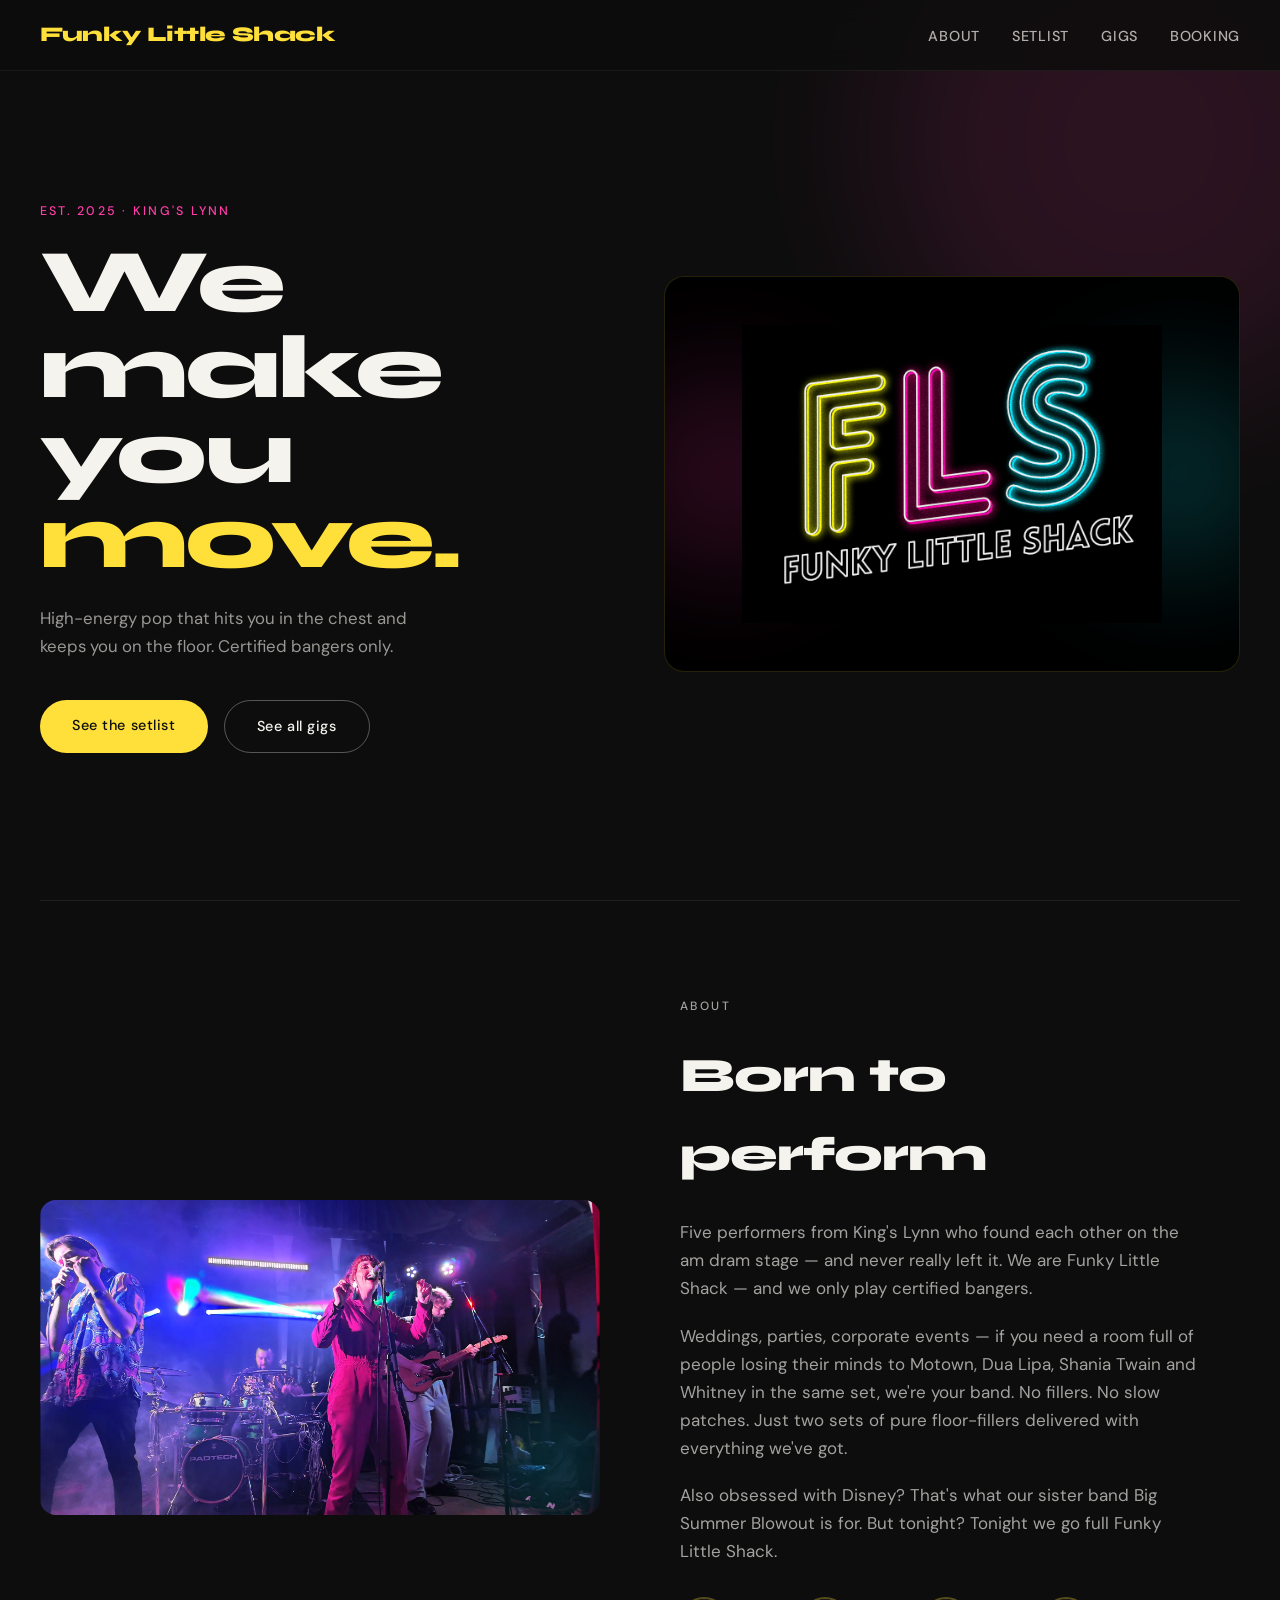
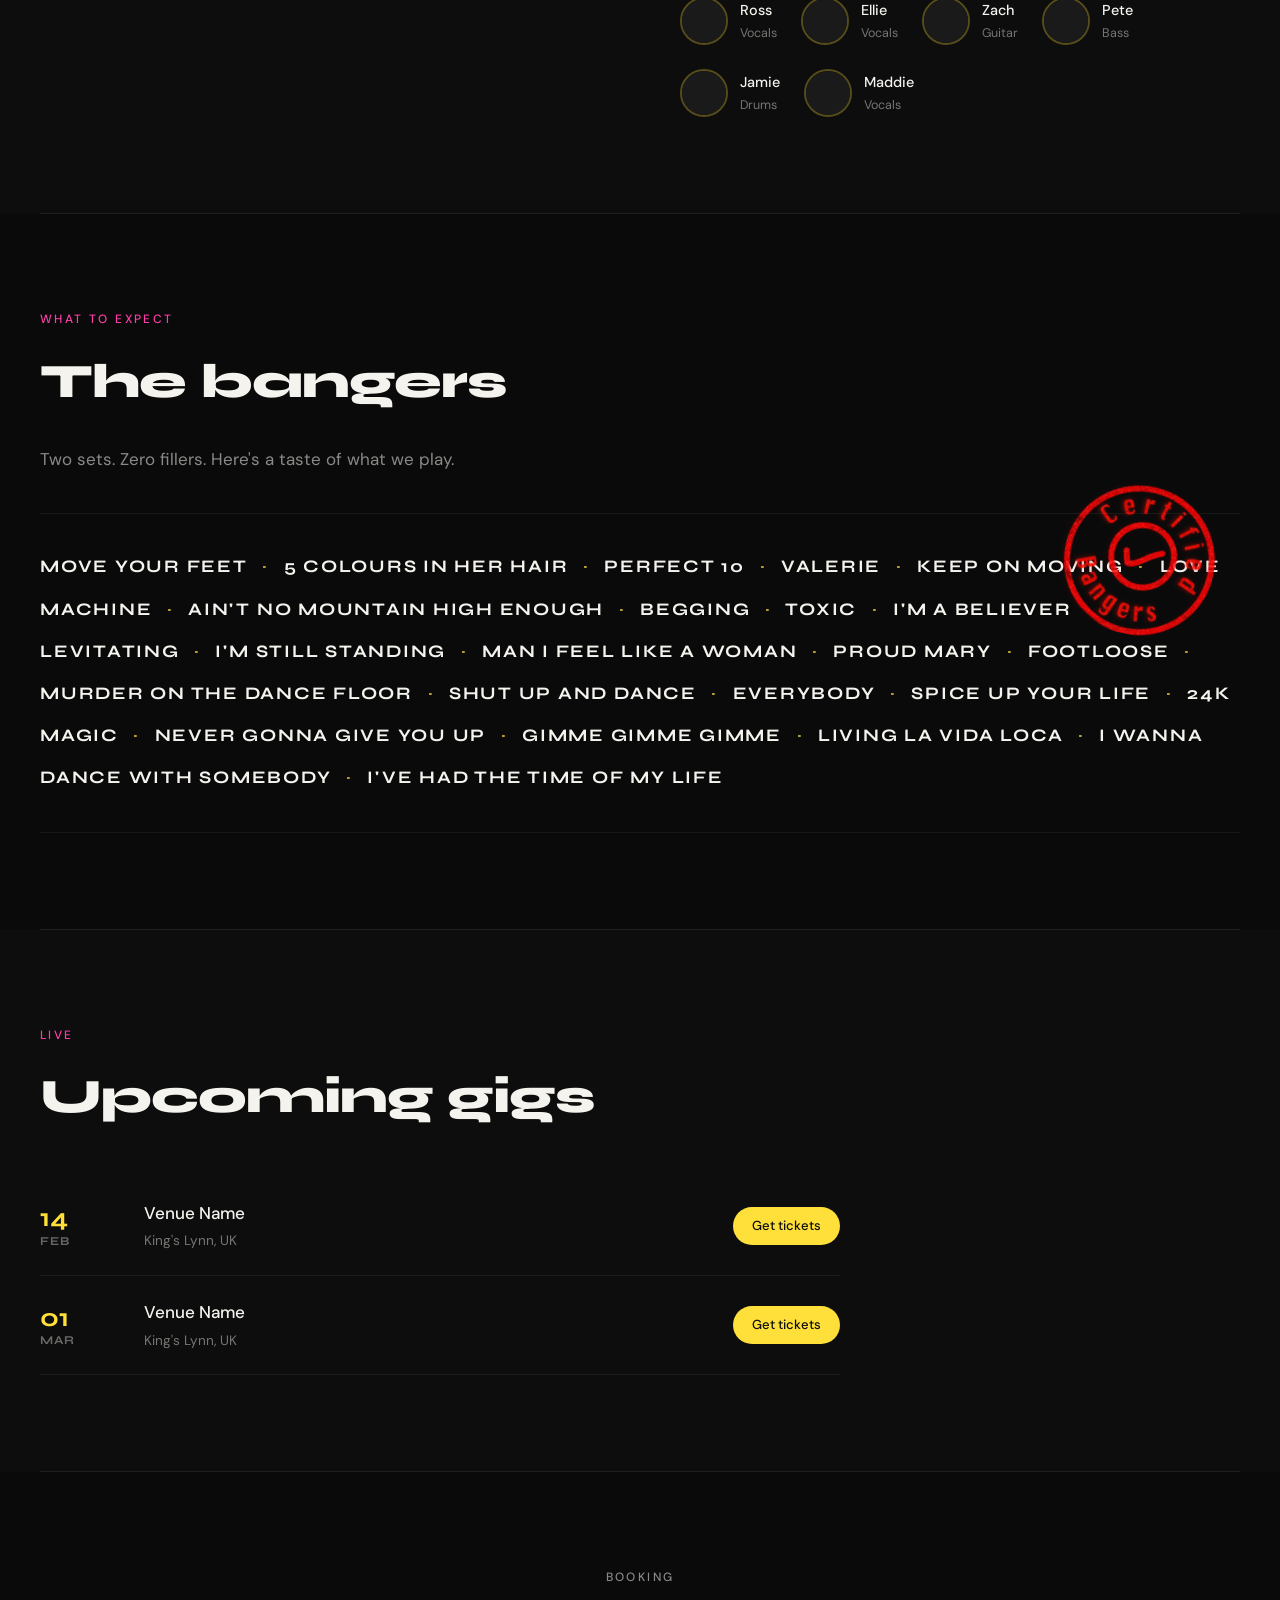
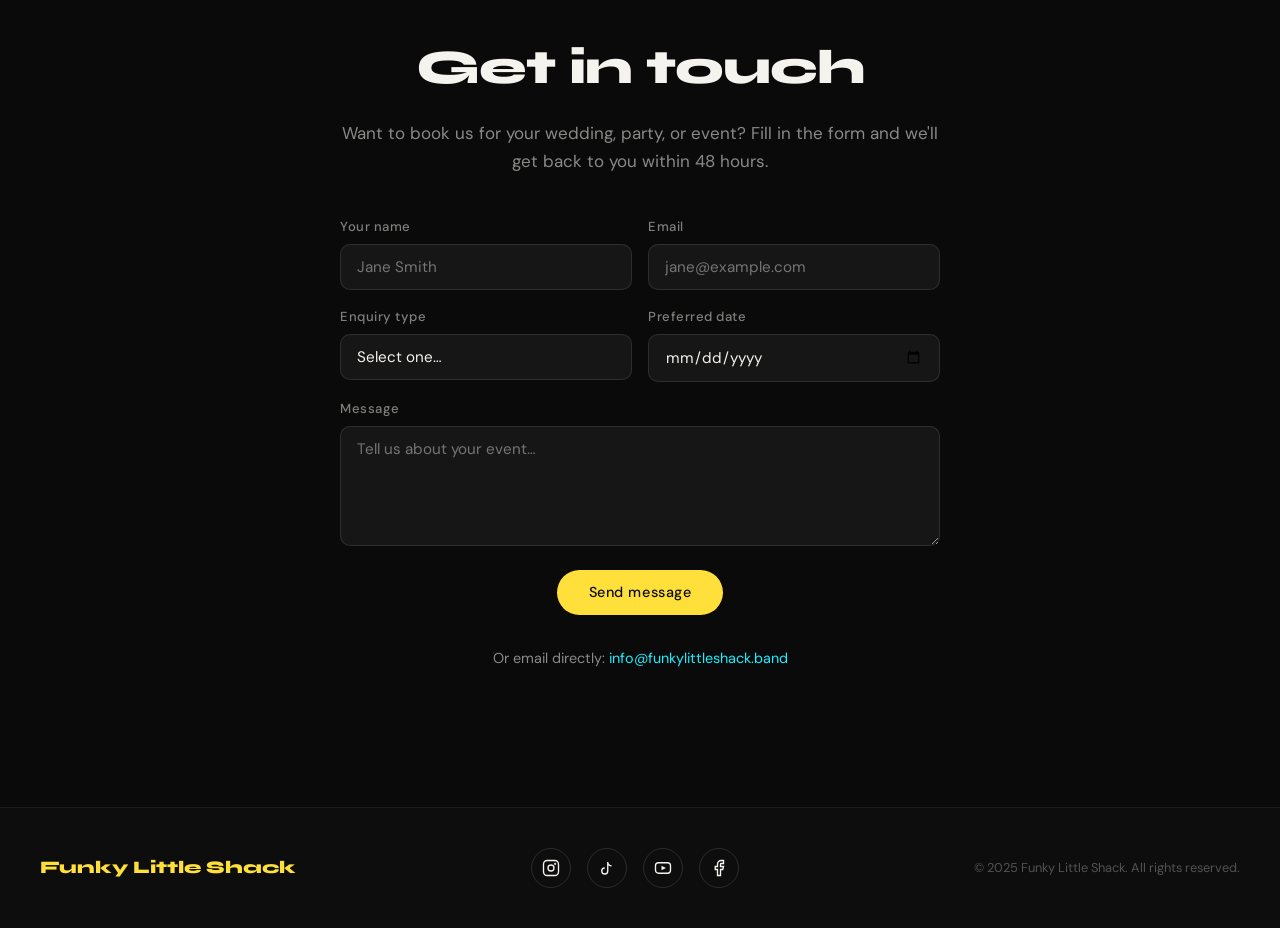
==== index.html @ b878c2e6 "Update contact form action and email address" ====
<!DOCTYPE html>
<html lang="en">
<head>
  <meta charset="UTF-8" />
  <meta name="viewport" content="width=device-width, initial-scale=1.0" />
  <title>Funky Little Shack</title>
  <link rel="preconnect" href="https://fonts.googleapis.com" />
  <link rel="preconnect" href="https://fonts.gstatic.com" crossorigin />
  <link href="https://fonts.googleapis.com/css2?family=Syne:wght@700;800&family=DM+Sans:wght@400;500&display=swap" rel="stylesheet" />
  <style>
    *, *::before, *::after { box-sizing: border-box; margin: 0; padding: 0; }
    :root {
      --yellow: #FFE03A;
      --hot-pink: #FF3DA8;
      --electric-blue: #1AEFFF;
      --dark: #0D0D0D;
      --off-white: #F5F3EE;
      --font-display: 'Syne', sans-serif;
      --font-body: 'DM Sans', sans-serif;
    }
    html { scroll-behavior: smooth; }
    body { background: var(--dark); color: var(--off-white); font-family: var(--font-body); font-size: 17px; line-height: 1.65; overflow-x: hidden; }

    /* NAV */
    nav { position: fixed; top: 0; left: 0; right: 0; z-index: 100; display: flex; justify-content: space-between; align-items: center; padding: 1.1rem 2.5rem; background: rgba(13,13,13,0.85); backdrop-filter: blur(12px); border-bottom: 1px solid rgba(255,255,255,0.06); }
    .nav-logo { font-family: var(--font-display); font-size: 1.3rem; font-weight: 800; color: var(--yellow); letter-spacing: -0.02em; text-decoration: none; }
    .nav-links { display: flex; gap: 2rem; list-style: none; }
    .nav-links a { color: var(--off-white); text-decoration: none; font-size: 0.9rem; font-weight: 500; letter-spacing: 0.05em; text-transform: uppercase; opacity: 0.7; transition: opacity 0.2s, color 0.2s; }
    .nav-links a:hover { opacity: 1; color: var(--yellow); }

    /* HERO */
    .hero { min-height: 100vh; display: grid; grid-template-columns: 1fr 1fr; align-items: center; padding: 7rem 2.5rem 4rem; gap: 3rem; position: relative; overflow: hidden; }
    .hero::before { content: ''; position: absolute; top: -120px; right: -120px; width: 520px; height: 520px; background: var(--hot-pink); border-radius: 50%; opacity: 0.12; filter: blur(80px); pointer-events: none; }
    .hero-text { position: relative; z-index: 1; }
    .hero-eyebrow { display: inline-block; font-size: 0.78rem; font-weight: 500; letter-spacing: 0.18em; text-transform: uppercase; color: var(--hot-pink); margin-bottom: 1.2rem; }
    .hero h1 { font-family: var(--font-display); font-size: clamp(3rem, 7vw, 6rem); font-weight: 800; line-height: 0.95; letter-spacing: -0.03em; color: var(--off-white); margin-bottom: 1.5rem; }
    .hero h1 span { color: var(--yellow); }
    .hero-sub { font-size: 1.05rem; color: rgba(245,243,238,0.6); max-width: 400px; margin-bottom: 2.5rem; }
    .btn-group { display: flex; gap: 1rem; flex-wrap: wrap; }
    .btn { display: inline-block; padding: 0.85rem 2rem; font-family: var(--font-body); font-size: 0.9rem; font-weight: 500; letter-spacing: 0.04em; text-decoration: none; border-radius: 60px; transition: transform 0.15s, opacity 0.15s; cursor: pointer; border: none; }
    .btn:hover { transform: translateY(-2px); opacity: 0.9; }
    .btn-primary { background: var(--yellow); color: var(--dark); }
    .btn-outline { background: transparent; color: var(--off-white); border: 1.5px solid rgba(255,255,255,0.3); }
    .btn-outline:hover { border-color: var(--yellow); color: var(--yellow); }
    .hero-image-wrap { position: relative; border-radius: 20px; overflow: hidden; padding: 3rem; display: flex; align-items: center; justify-content: center; background: #000000; border: 1px solid rgba(255,224,58,0.15); }
    .hero-image-wrap::before { content: ''; position: absolute; left: -40px; top: 50%; transform: translateY(-50%); width: 200px; height: 200px; background: var(--hot-pink); border-radius: 50%; opacity: 0.18; filter: blur(60px); pointer-events: none; }
    .hero-image-wrap::after { content: ''; position: absolute; right: -40px; top: 50%; transform: translateY(-50%); width: 200px; height: 200px; background: var(--electric-blue); border-radius: 50%; opacity: 0.18; filter: blur(60px); pointer-events: none; }
    .hero-image-wrap img { width: 100%; max-width: 420px; height: auto; object-fit: contain; display: block; position: relative; z-index: 1; }

    /* SHARED */
    section { padding: 6rem 2.5rem; }
    .section-label { font-size: 0.75rem; letter-spacing: 0.2em; text-transform: uppercase; color: var(--hot-pink); margin-bottom: 0.75rem; font-weight: 500; }
    .section-title { font-family: var(--font-display); font-size: clamp(2rem, 4vw, 3rem); font-weight: 800; letter-spacing: -0.02em; color: var(--off-white); margin-bottom: 1.5rem; }
    .divider { border: none; border-top: 1px solid rgba(255,255,255,0.08); margin: 0 2.5rem; }
    .img-placeholder { width: 100%; height: 100%; background: #1a1a1a; display: flex; flex-direction: column; align-items: center; justify-content: center; color: rgba(255,255,255,0.2); font-size: 0.85rem; gap: 0.5rem; text-align: center; padding: 1rem; }
    .img-placeholder svg { width: 40px; height: 40px; opacity: 0.3; }

    /* ABOUT */
    #about { display: grid; grid-template-columns: 1fr 1fr; gap: 5rem; align-items: center; }
    .about-image-wrap { border-radius: 16px; overflow: hidden; aspect-ratio: 16/9; position: relative; }
    .about-image-wrap img { width: 100%; height: 100%; object-fit: cover; }
    .about-accent { position: absolute; bottom: -20px; right: -20px; width: 140px; height: 140px; background: var(--electric-blue); border-radius: 50%; opacity: 0.15; filter: blur(30px); }
    .about-text p { color: rgba(245,243,238,0.65); margin-bottom: 1.2rem; max-width: 520px; }
    .band-members { display: flex; gap: 1.5rem; margin-top: 2rem; flex-wrap: wrap; }
    .member { display: flex; align-items: center; gap: 0.75rem; }
    .member-avatar { width: 48px; height: 48px; border-radius: 50%; overflow: hidden; border: 2px solid rgba(255,224,58,0.3); flex-shrink: 0; }
    .member-avatar img { width: 100%; height: 100%; object-fit: cover; }
    .member-info .name { font-weight: 500; font-size: 0.9rem; color: var(--off-white); }
    .member-info .role { font-size: 0.78rem; color: rgba(245,243,238,0.45); }
    

    /* SETLIST */
    #setlist { background: #0a0a0a; }
    .artists-banner { margin-top: 2.5rem; padding: 2rem 0; border-top: 1px solid rgba(255,255,255,0.06); border-bottom: 1px solid rgba(255,255,255,0.06); }
    .set-label { display: inline-block; font-size: 0.7rem; letter-spacing: 0.2em; text-transform: uppercase; color: var(--hot-pink); font-family: var(--font-body); font-weight: 500; margin-bottom: 0.75rem; margin-top: 1.75rem; display: block; }
    .set-label:first-child { margin-top: 0; }
    .artists-row { font-family: var(--font-display); font-size: clamp(0.9rem, 1.8vw, 1.1rem); font-weight: 700; letter-spacing: 0.1em; text-transform: uppercase; line-height: 2.4; color: var(--off-white); }
    .artists-row .dot { color: var(--yellow); margin: 0 0.5em; opacity: 0.7; }

    /* GIGS */
    .gigs-inner { max-width: 800px; }
    .gig-list { margin-top: 2.5rem; display: flex; flex-direction: column; }
    .gig { display: grid; grid-template-columns: 80px 1fr auto; align-items: center; gap: 1.5rem; padding: 1.4rem 0; border-bottom: 1px solid rgba(255,255,255,0.06); transition: padding-left 0.2s; }
    .gig:hover { padding-left: 0.5rem; }
    .gig-date { font-family: var(--font-display); font-weight: 700; line-height: 1.2; }
    .gig-date .day { font-size: 1.6rem; color: var(--yellow); }
    .gig-date .month { color: rgba(245,243,238,0.4); font-size: 0.75rem; letter-spacing: 0.1em; text-transform: uppercase; }
    .gig-venue { font-weight: 500; color: var(--off-white); margin-bottom: 0.2rem; }
    .gig-location { font-size: 0.85rem; color: rgba(245,243,238,0.45); }
    .gig-ticket { display: inline-block; padding: 0.5rem 1.2rem; background: var(--yellow); color: var(--dark); border-radius: 40px; font-size: 0.82rem; font-weight: 500; text-decoration: none; white-space: nowrap; transition: transform 0.15s; }
    .gig-ticket:hover { transform: scale(1.04); }
    .gig-ticket.sold-out { background: rgba(255,255,255,0.08); color: rgba(245,243,238,0.35); pointer-events: none; }

    /* CONTACT */
    #contact { background: #0a0a0a; }
    .contact-inner { max-width: 600px; margin: 0 auto; text-align: center; }
    .contact-inner .section-title { margin-bottom: 0.75rem; }
    .contact-inner > p { color: rgba(245,243,238,0.55); margin-bottom: 2.5rem; }
    .contact-form { display: flex; flex-direction: column; gap: 1rem; text-align: left; }
    .form-row { display: grid; grid-template-columns: 1fr 1fr; gap: 1rem; }
    .field { display: flex; flex-direction: column; gap: 0.4rem; }
    .field label { font-size: 0.82rem; font-weight: 500; color: rgba(245,243,238,0.5); letter-spacing: 0.04em; }
    .field input, .field textarea, .field select { background: rgba(255,255,255,0.05); border: 1px solid rgba(255,255,255,0.1); border-radius: 10px; padding: 0.75rem 1rem; color: var(--off-white); font-family: var(--font-body); font-size: 0.95rem; outline: none; transition: border-color 0.2s; -webkit-appearance: none; }
    .field input:focus, .field textarea:focus, .field select:focus { border-color: var(--yellow); }
    .field textarea { resize: vertical; min-height: 120px; }
    .field select option { background: #1a1a1a; }
    .form-submit { display: flex; justify-content: center; margin-top: 0.5rem; }
    .contact-email { margin-top: 2rem; font-size: 0.9rem; color: rgba(245,243,238,0.4); }
    .contact-email a { color: var(--electric-blue); text-decoration: none; }

    /* FOOTER */
    footer { padding: 2.5rem; border-top: 1px solid rgba(255,255,255,0.06); display: flex; justify-content: space-between; align-items: center; flex-wrap: wrap; gap: 1.5rem; }
    .footer-logo { font-family: var(--font-display); font-size: 1.1rem; font-weight: 800; color: var(--yellow); }
    .social-links { display: flex; gap: 1rem; }
    .social-link { width: 40px; height: 40px; border-radius: 50%; border: 1px solid rgba(255,255,255,0.12); display: flex; align-items: center; justify-content: center; text-decoration: none; color: var(--off-white); transition: border-color 0.2s, color 0.2s, transform 0.15s; }
    .social-link:hover { border-color: var(--yellow); color: var(--yellow); transform: translateY(-2px); }
    .footer-copy { font-size: 0.8rem; color: rgba(245,243,238,0.3); }

    /* RESPONSIVE */
    @media (max-width: 768px) {
      nav { padding: 1rem 1.25rem; }
      .nav-links { gap: 1.2rem; }
      .nav-links a { font-size: 0.8rem; }
      .hero { grid-template-columns: 1fr; padding: 6rem 1.25rem 3rem; min-height: auto; }
      .hero-image-wrap { order: -1; }
      #about { grid-template-columns: 1fr; gap: 2.5rem; padding: 4rem 1.25rem; }
      section { padding: 4rem 1.25rem; }
      .gig { grid-template-columns: 60px 1fr; }
      .gig-ticket { display: none; }
      .form-row { grid-template-columns: 1fr; }
      footer { flex-direction: column; text-align: center; }
    }
  </style>
</head>
<body>

<!-- NAV -->
<nav>
  <a href="#" class="nav-logo">Funky Little Shack</a>
  <ul class="nav-links">
    <li><a href="#about">About</a></li>
    <li><a href="#setlist">Setlist</a></li>
    <li><a href="#gigs">Gigs</a></li>
    <li><a href="#contact">Booking</a></li>
  </ul>
</nav>

<!-- HERO -->
<section class="hero" id="home">
  <div class="hero-text">
    <span class="hero-eyebrow">Est. 2025 · King's Lynn</span>
    <h1>We make you <span>move.</span></h1>
    <p class="hero-sub">High-energy pop that hits you in the chest and keeps you on the floor. Certified bangers only.</p>
    <div class="btn-group">
      <a href="#setlist" class="btn btn-primary">See the setlist</a>
      <a href="#gigs" class="btn btn-outline">See all gigs</a>
    </div>
  </div>
  <div class="hero-image-wrap">
    <img src="images/FLSLogoweb.jpg" alt="Funky Little Shack logo" />
  </div>
</section>

<hr class="divider" />

<!-- ABOUT -->
<section id="about">
  <div style="position:relative;">
    <div class="about-image-wrap">
      <!-- When you have a photo: replace the div below with <img src="images/Band pic.PNG" alt="Funky Little Shack" /> -->
      <img src="images/Band pic.PNG" alt="Funky Little Shack" />
      <div class="about-accent"></div>
    </div>
  </div>

  <div class="about-text">
    <p class="section-label">About</p>
    <h2 class="section-title">Born to perform</h2>
    <p>Five performers from King's Lynn who found each other on the am dram stage — and never really left it. We are Funky Little Shack — and we only play certified bangers.</p>
    <p>Weddings, parties, corporate events — if you need a room full of people losing their minds to Motown, Dua Lipa, Shania Twain and Whitney in the same set, we're your band. No fillers. No slow patches. Just two sets of pure floor-fillers delivered with everything we've got.</p>
    <p>Also obsessed with Disney? That's what our sister band Big Summer Blowout is for. But tonight? Tonight we go full Funky Little Shack.</p>

    <div class="band-members">

      <div class="member">
        <div class="member-avatar">
          <div class="img-placeholder" style="width:48px;height:48px;font-size:0;"></div>
        </div>
        <div class="member-info">
          <div class="name">Ross</div>
          <div class="role">Vocals</div>
        </div>
      </div>

      <div class="member">
        <div class="member-avatar">
          <div class="img-placeholder" style="width:48px;height:48px;font-size:0;"></div>
        </div>
        <div class="member-info">
          <div class="name">Ellie</div>
          <div class="role">Vocals</div>
        </div>
      </div>

      <div class="member">
        <div class="member-avatar">
          <div class="img-placeholder" style="width:48px;height:48px;font-size:0;"></div>
        </div>
        <div class="member-info">
          <div class="name">Zach</div>
          <div class="role">Guitar</div>
        </div>
      </div>

      <div class="member">
        <div class="member-avatar">
          <div class="img-placeholder" style="width:48px;height:48px;font-size:0;"></div>
        </div>
        <div class="member-info">
          <div class="name">Pete</div>
          <div class="role">Bass</div>
        </div>
      </div>

      <div class="member">
        <div class="member-avatar">
          <div class="img-placeholder" style="width:48px;height:48px;font-size:0;"></div>
        </div>
        <div class="member-info">
          <div class="name">Jamie</div>
          <div class="role">Drums</div>
        </div>
      </div>

      <div class="member">
        <div class="member-avatar">
          <div class="img-placeholder" style="width:48px;height:48px;font-size:0;"></div>
        </div>
        <div class="member-info">
          <div class="name">Maddie</div>
          <div class="role">Vocals</div>
          
        </div>
      </div>

    </div>
  </div>
</section>

<hr class="divider" />

<!-- SETLIST -->
<section id="setlist">
  <p class="section-label">What to expect</p>
  <h2 class="section-title">The bangers</h2>
  <p style="color:rgba(245,243,238,0.55); max-width:560px; margin-bottom:1rem;">Two sets. Zero fillers. Here's a taste of what we play.</p>

  <div class="artists-banner" style="position:relative;">

    <img src="images/certified bangers 2.png" alt="Certified Bangers stamp" style="
      position: absolute;
      top: -30px;
      right: 20px;
      width: 160px;
      height: auto;
      transform: rotate(12deg);
      opacity: 0.92;
      z-index: 2;
      pointer-events: none;
    " />

    <div class="artists-row">
      MOVE YOUR FEET <span class="dot">·</span>
      5 COLOURS IN HER HAIR <span class="dot">·</span>
      PERFECT 10 <span class="dot">·</span>
      VALERIE <span class="dot">·</span>
      KEEP ON MOVING <span class="dot">·</span>
      LOVE MACHINE <span class="dot">·</span>
      AIN'T NO MOUNTAIN HIGH ENOUGH <span class="dot">·</span>
      BEGGING <span class="dot">·</span>
      TOXIC <span class="dot">·</span>
      I'M A BELIEVER <span class="dot">·</span>
      LEVITATING <span class="dot">·</span>
      I'M STILL STANDING <span class="dot">·</span>
      MAN I FEEL LIKE A WOMAN <span class="dot">·</span>
      PROUD MARY <span class="dot">·</span>
      FOOTLOOSE <span class="dot">·</span>
      MURDER ON THE DANCE FLOOR <span class="dot">·</span>
      SHUT UP AND DANCE <span class="dot">·</span>
      EVERYBODY <span class="dot">·</span>
      SPICE UP YOUR LIFE <span class="dot">·</span>
      24K MAGIC <span class="dot">·</span>
      NEVER GONNA GIVE YOU UP <span class="dot">·</span>
      GIMME GIMME GIMME <span class="dot">·</span>
      LIVING LA VIDA LOCA <span class="dot">·</span>
      I WANNA DANCE WITH SOMEBODY <span class="dot">·</span>
      I'VE HAD THE TIME OF MY LIFE
    </div>

  </div>
</section>

<hr class="divider" />

<!-- GIGS -->
<section id="gigs">
  <div class="gigs-inner">
    <p class="section-label">Live</p>
    <h2 class="section-title">Upcoming gigs</h2>

    <div class="gig-list">

      <div class="gig">
        <div class="gig-date">
          <div class="day">14</div>
          <div class="month">Feb</div>
        </div>
        <div>
          <div class="gig-venue">Venue Name</div>
          <div class="gig-location">King's Lynn, UK</div>
        </div>
        <a href="#" class="gig-ticket">Get tickets</a>
      </div>

      <div class="gig">
        <div class="gig-date">
          <div class="day">01</div>
          <div class="month">Mar</div>
        </div>
        <div>
          <div class="gig-venue">Venue Name</div>
          <div class="gig-location">King's Lynn, UK</div>
        </div>
        <a href="#" class="gig-ticket">Get tickets</a>
      </div>

    </div>
  </div>
</section>

<hr class="divider" />

<!-- CONTACT -->
<section id="contact">
  <div class="contact-inner">
    <p class="section-label">Booking</p>
    <h2 class="section-title">Get in touch</h2>
    <p>Want to book us for your wedding, party, or event? Fill in the form and we'll get back to you within 48 hours.</p>

    <form class="contact-form" action="https://formspree.io/f/mykaalzy" method="POST">
      <div class="form-row">
        <div class="field">
          <label for="fname">Your name</label>
          <input type="text" id="fname" placeholder="Jane Smith" required />
        </div>
        <div class="field">
          <label for="email">Email</label>
          <input type="email" id="email" placeholder="jane@example.com" required />
        </div>
      </div>
      <div class="form-row">
        <div class="field">
          <label for="enquiry">Enquiry type</label>
          <select id="enquiry">
            <option value="">Select one…</option>
            <option>Wedding</option>
            <option>Private party</option>
            <option>Corporate event</option>
            <option>Festival / venue</option>
            <option>General</option>
          </select>
        </div>
        <div class="field">
          <label for="date">Preferred date</label>
          <input type="date" id="date" />
        </div>
      </div>
      <div class="field">
        <label for="message">Message</label>
        <textarea id="message" placeholder="Tell us about your event…"></textarea>
      </div>
      <div class="form-submit">
        <button type="submit" class="btn btn-primary">Send message</button>
      </div>
    </form>

    <p class="contact-email">Or email directly: <a href="mailto:info@funkylittleshack.band">info@funkylittleshack.band</a></p>
  </div>
</section>

<!-- FOOTER -->
<footer>
  <div class="footer-logo">Funky Little Shack</div>
  <div class="social-links">
    <a href="#" class="social-link" aria-label="Instagram">
      <svg width="18" height="18" viewBox="0 0 24 24" fill="none" stroke="currentColor" stroke-width="1.8"><rect x="2" y="2" width="20" height="20" rx="5"/><circle cx="12" cy="12" r="4"/><circle cx="17.5" cy="6.5" r="0.5" fill="currentColor"/></svg>
    </a>
    <a href="#" class="social-link" aria-label="TikTok">
      <svg width="18" height="18" viewBox="0 0 24 24" fill="none" stroke="currentColor" stroke-width="1.8"><path d="M9 12a4 4 0 1 0 4 4V4a5 5 0 0 0 5 5"/></svg>
    </a>
    <a href="#" class="social-link" aria-label="YouTube">
      <svg width="18" height="18" viewBox="0 0 24 24" fill="none" stroke="currentColor" stroke-width="1.8"><rect x="2" y="5" width="20" height="14" rx="4"/><polygon points="10,9 16,12 10,15" fill="currentColor" stroke="none"/></svg>
    </a>
    <a href="#" class="social-link" aria-label="Facebook">
      <svg width="18" height="18" viewBox="0 0 24 24" fill="none" stroke="currentColor" stroke-width="1.8"><path d="M18 2h-3a5 5 0 0 0-5 5v3H7v4h3v8h4v-8h3l1-4h-4V7a1 1 0 0 1 1-1h3z"/></svg>
    </a>
  </div>
  <p class="footer-copy">© 2025 Funky Little Shack. All rights reserved.</p>
</footer>



</body>
</html>
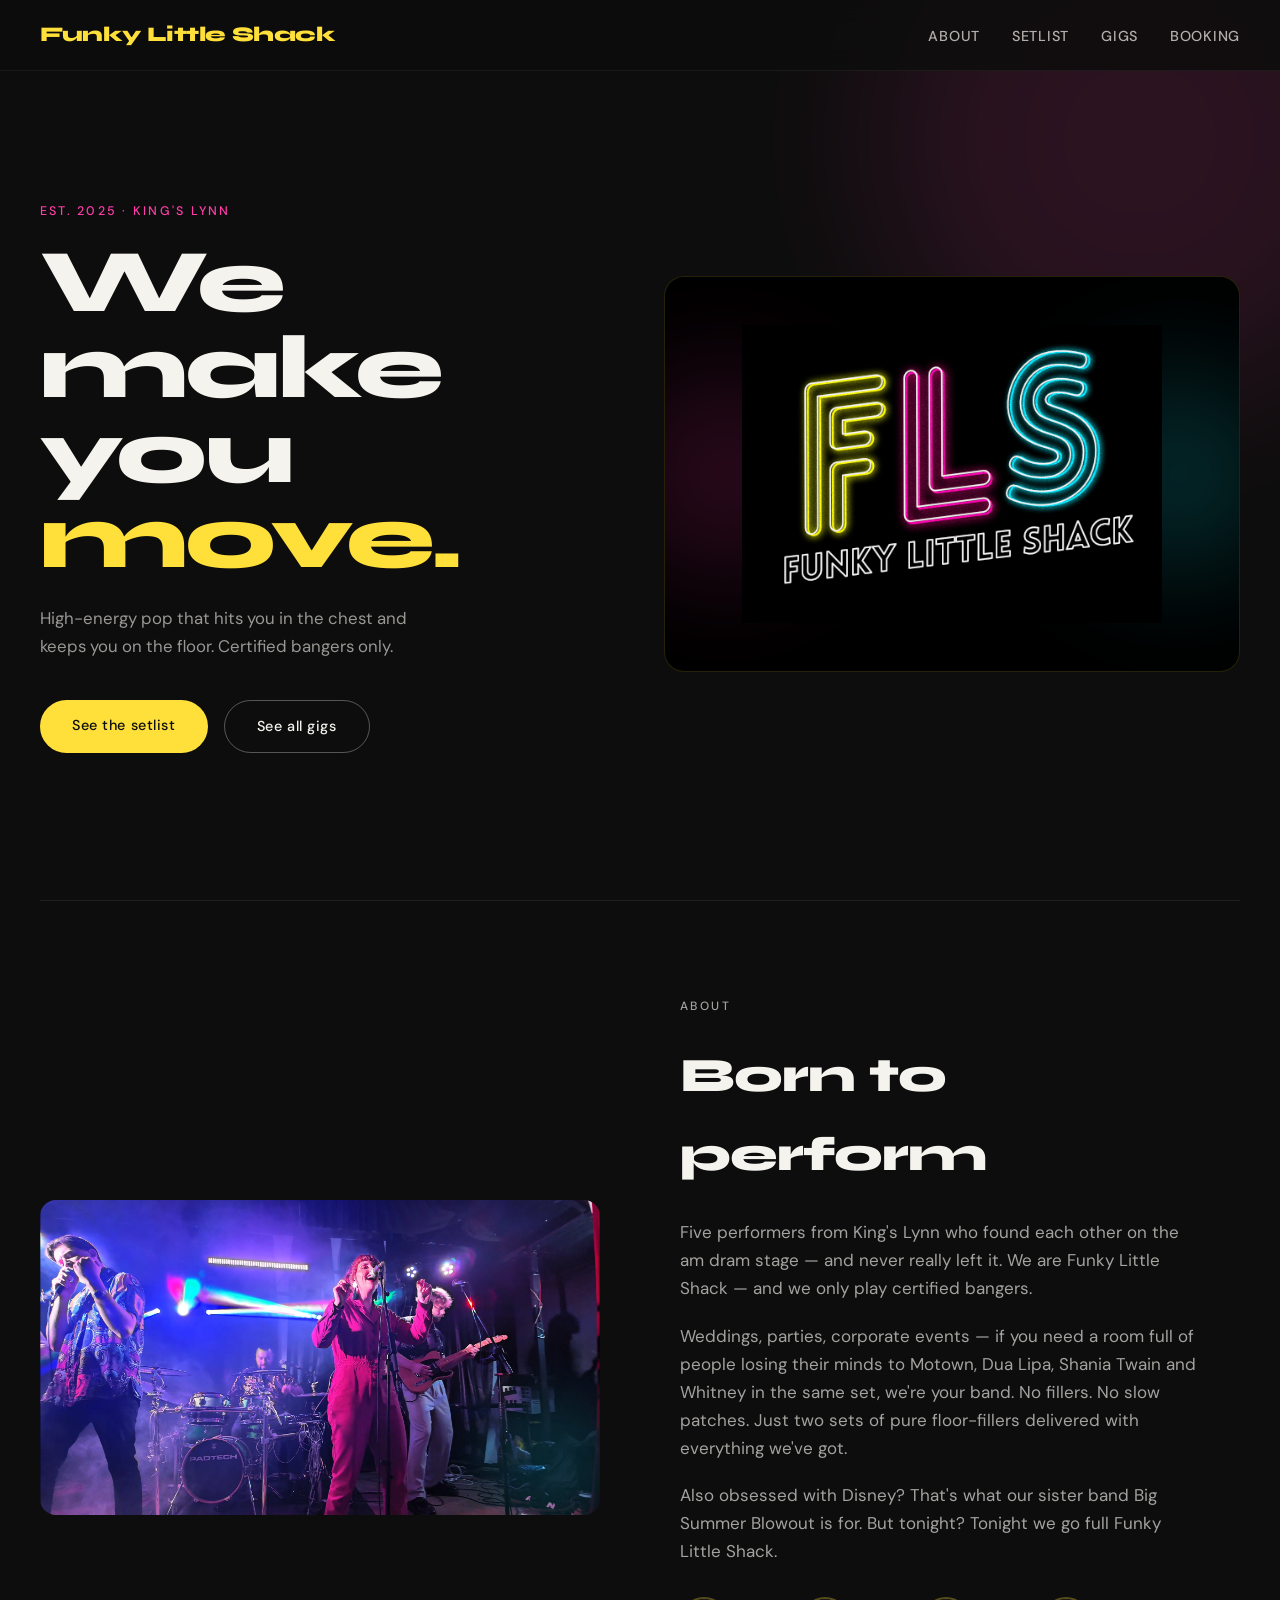
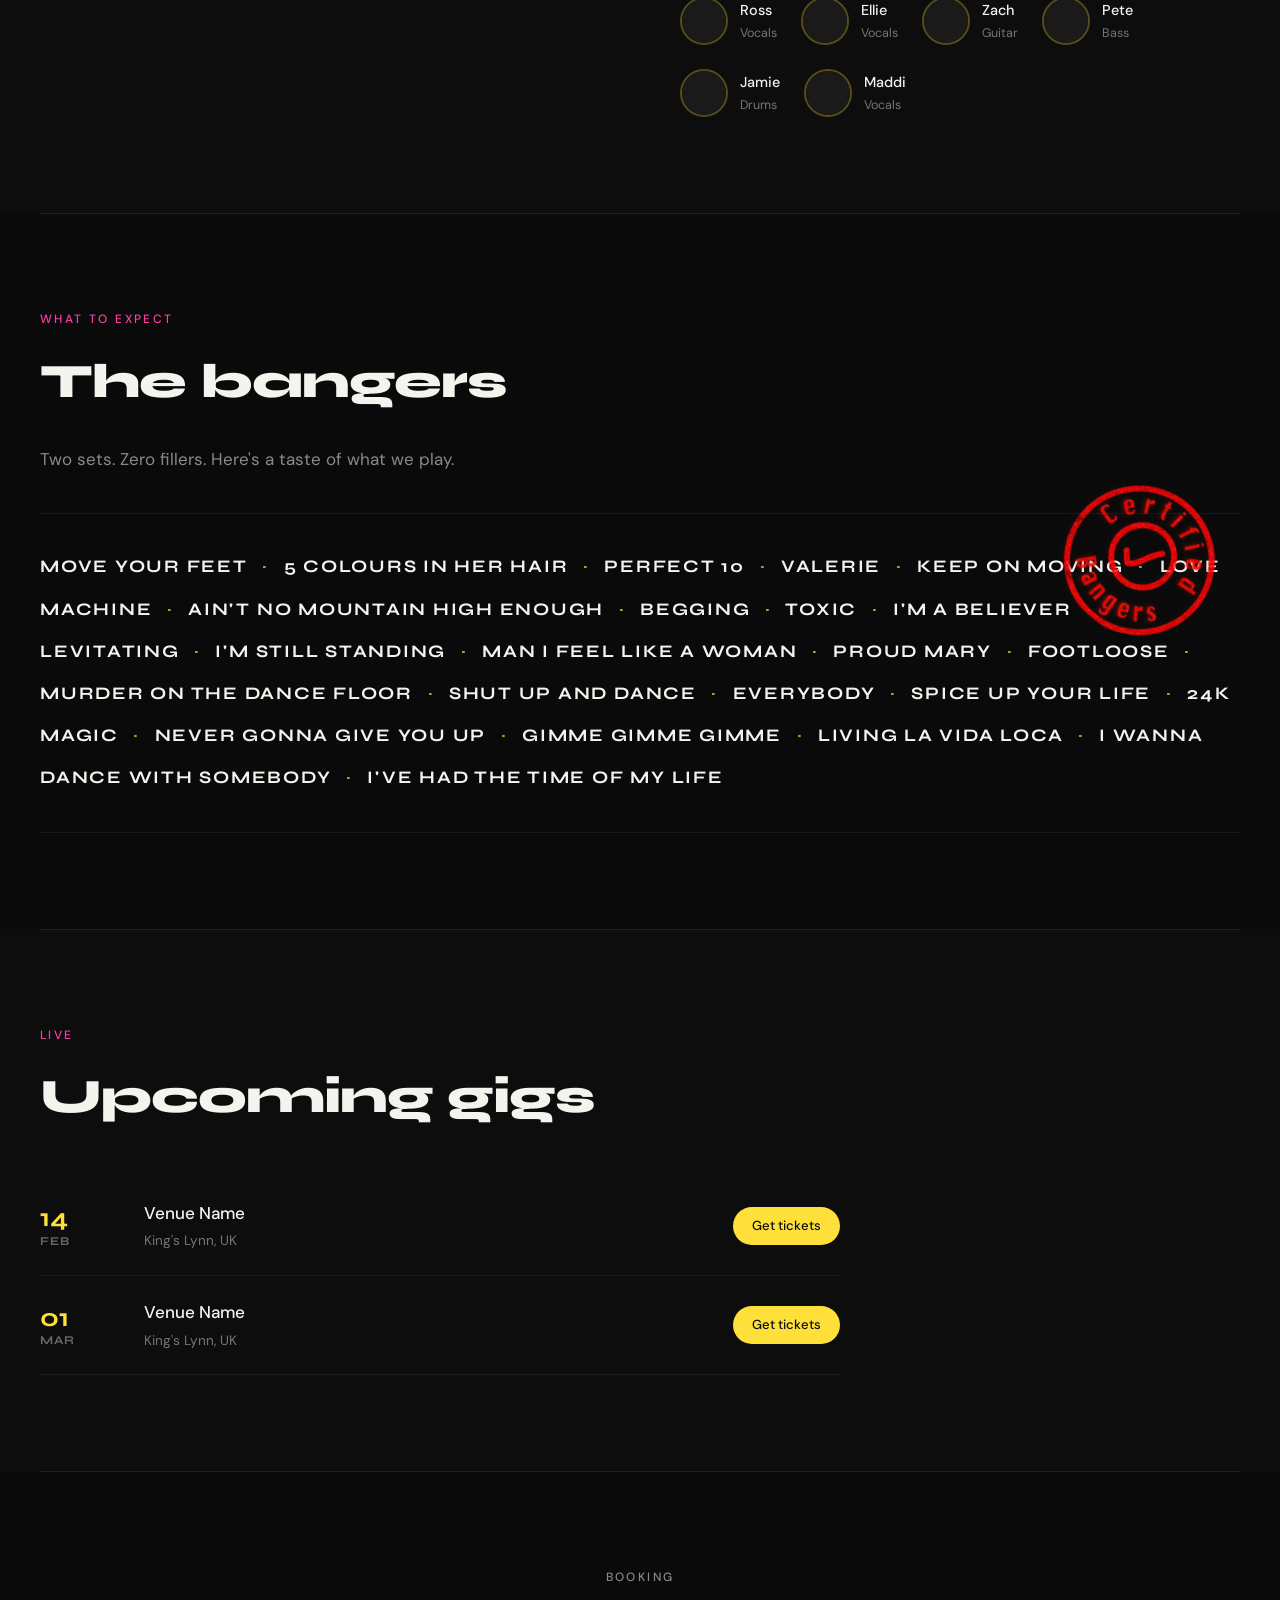
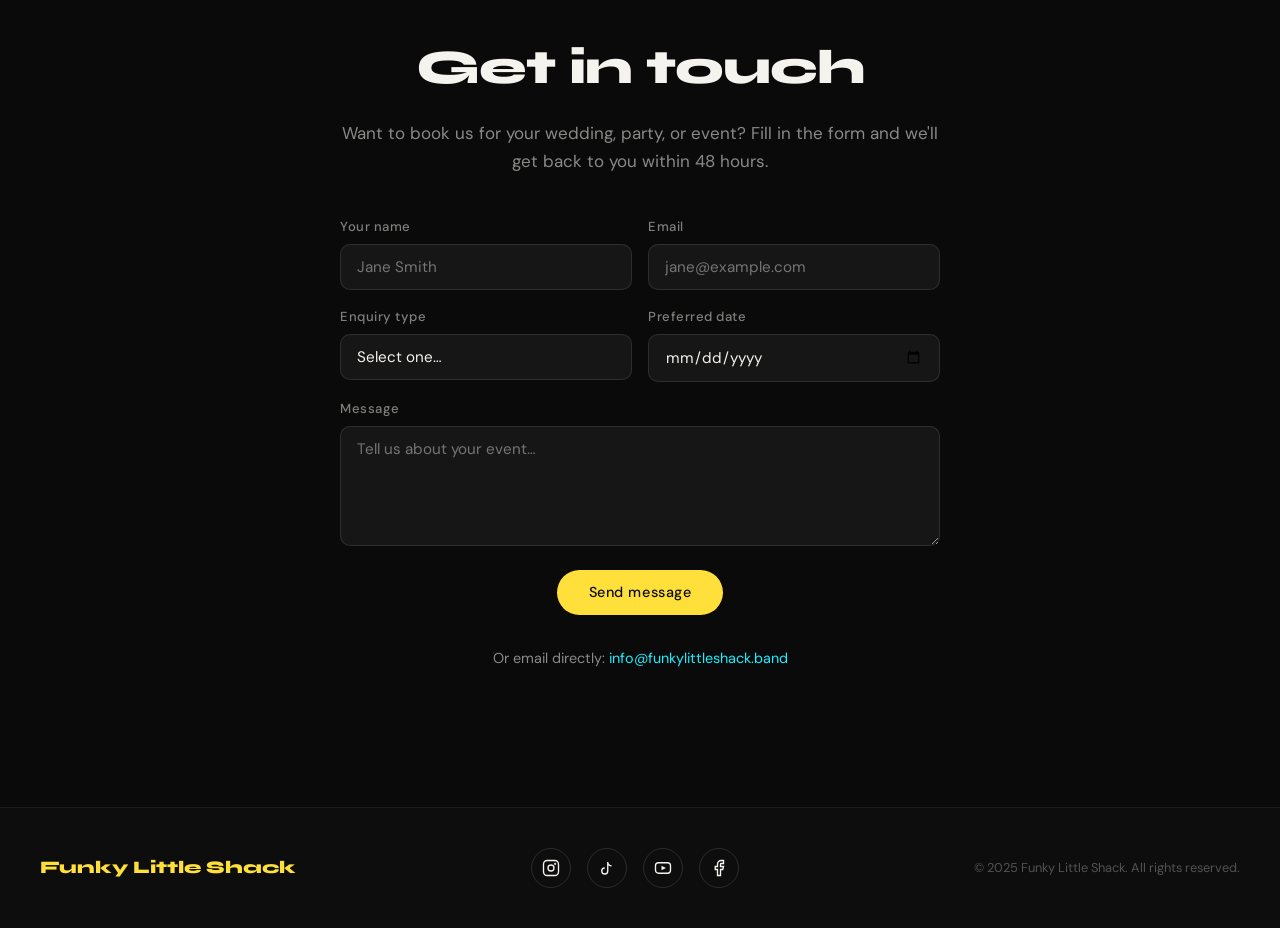
==== commit a29172e6: "Update index.html" ====
--- a/index.html
+++ b/index.html
@@ -237,7 +237,7 @@
           <div class="img-placeholder" style="width:48px;height:48px;font-size:0;"></div>
         </div>
         <div class="member-info">
-          <div class="name">Maddie</div>
+          <div class="name">Maddi</div>
           <div class="role">Vocals</div>
           
         </div>
@@ -348,41 +348,41 @@
     <p>Want to book us for your wedding, party, or event? Fill in the form and we'll get back to you within 48 hours.</p>
 
     <form class="contact-form" action="https://formspree.io/f/mykaalzy" method="POST">
-      <div class="form-row">
-        <div class="field">
-          <label for="fname">Your name</label>
-          <input type="text" id="fname" placeholder="Jane Smith" required />
-        </div>
-        <div class="field">
-          <label for="email">Email</label>
-          <input type="email" id="email" placeholder="jane@example.com" required />
-        </div>
-      </div>
-      <div class="form-row">
-        <div class="field">
-          <label for="enquiry">Enquiry type</label>
-          <select id="enquiry">
-            <option value="">Select one…</option>
-            <option>Wedding</option>
-            <option>Private party</option>
-            <option>Corporate event</option>
-            <option>Festival / venue</option>
-            <option>General</option>
-          </select>
-        </div>
-        <div class="field">
-          <label for="date">Preferred date</label>
-          <input type="date" id="date" />
-        </div>
-      </div>
-      <div class="field">
-        <label for="message">Message</label>
-        <textarea id="message" placeholder="Tell us about your event…"></textarea>
-      </div>
-      <div class="form-submit">
-        <button type="submit" class="btn btn-primary">Send message</button>
-      </div>
-    </form>
+  <div class="form-row">
+    <div class="field">
+      <label for="fname">Your name</label>
+      <input type="text" id="fname" name="name" placeholder="Jane Smith" required />
+    </div>
+    <div class="field">
+      <label for="email">Email</label>
+      <input type="email" id="email" name="email" placeholder="jane@example.com" required />
+    </div>
+  </div>
+  <div class="form-row">
+    <div class="field">
+      <label for="enquiry">Enquiry type</label>
+      <select id="enquiry" name="enquiry">
+        <option value="">Select one…</option>
+        <option>Wedding</option>
+        <option>Private party</option>
+        <option>Corporate event</option>
+        <option>Festival / venue</option>
+        <option>General</option>
+      </select>
+    </div>
+    <div class="field">
+      <label for="date">Preferred date</label>
+      <input type="date" id="date" name="date" />
+    </div>
+  </div>
+  <div class="field">
+    <label for="message">Message</label>
+    <textarea id="message" name="message" placeholder="Tell us about your event…"></textarea>
+  </div>
+  <div class="form-submit">
+    <button type="submit" class="btn btn-primary">Send message</button>
+  </div>
+</form>
 
     <p class="contact-email">Or email directly: <a href="mailto:info@funkylittleshack.band">info@funkylittleshack.band</a></p>
   </div>
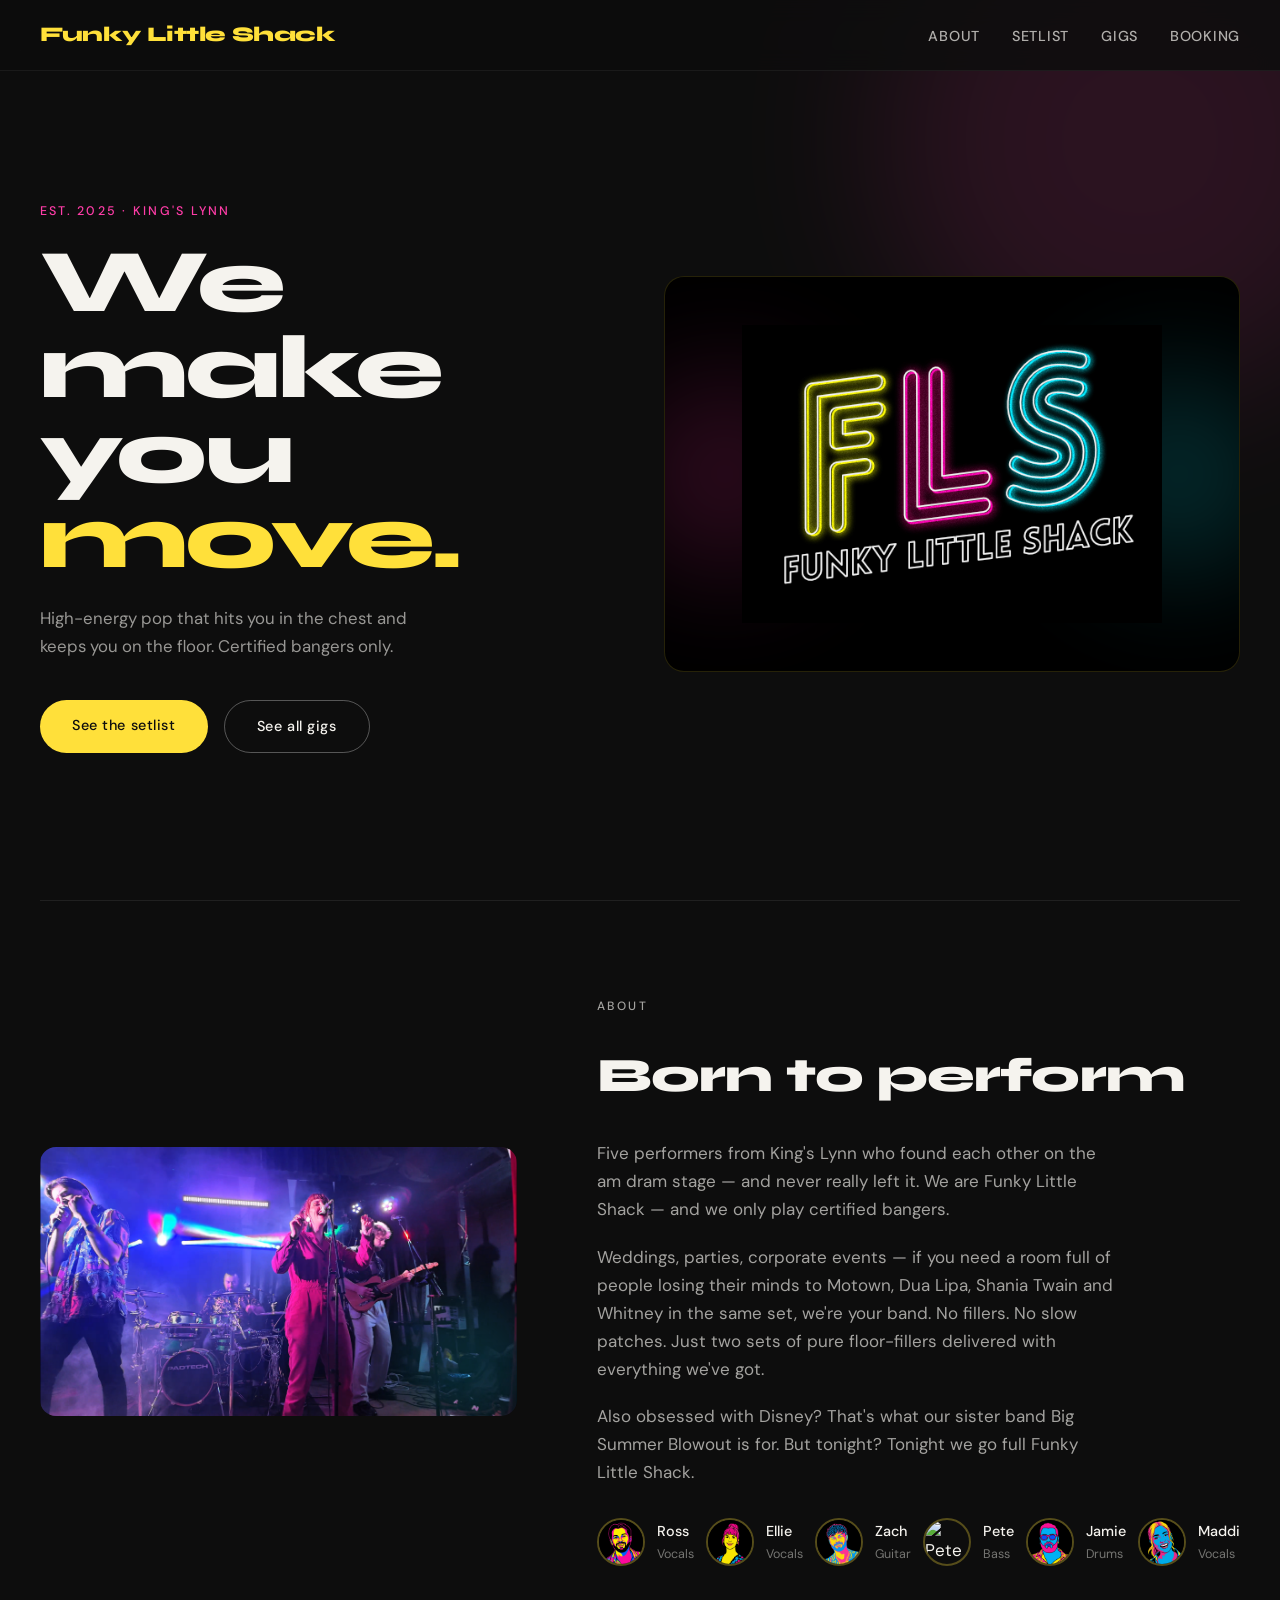
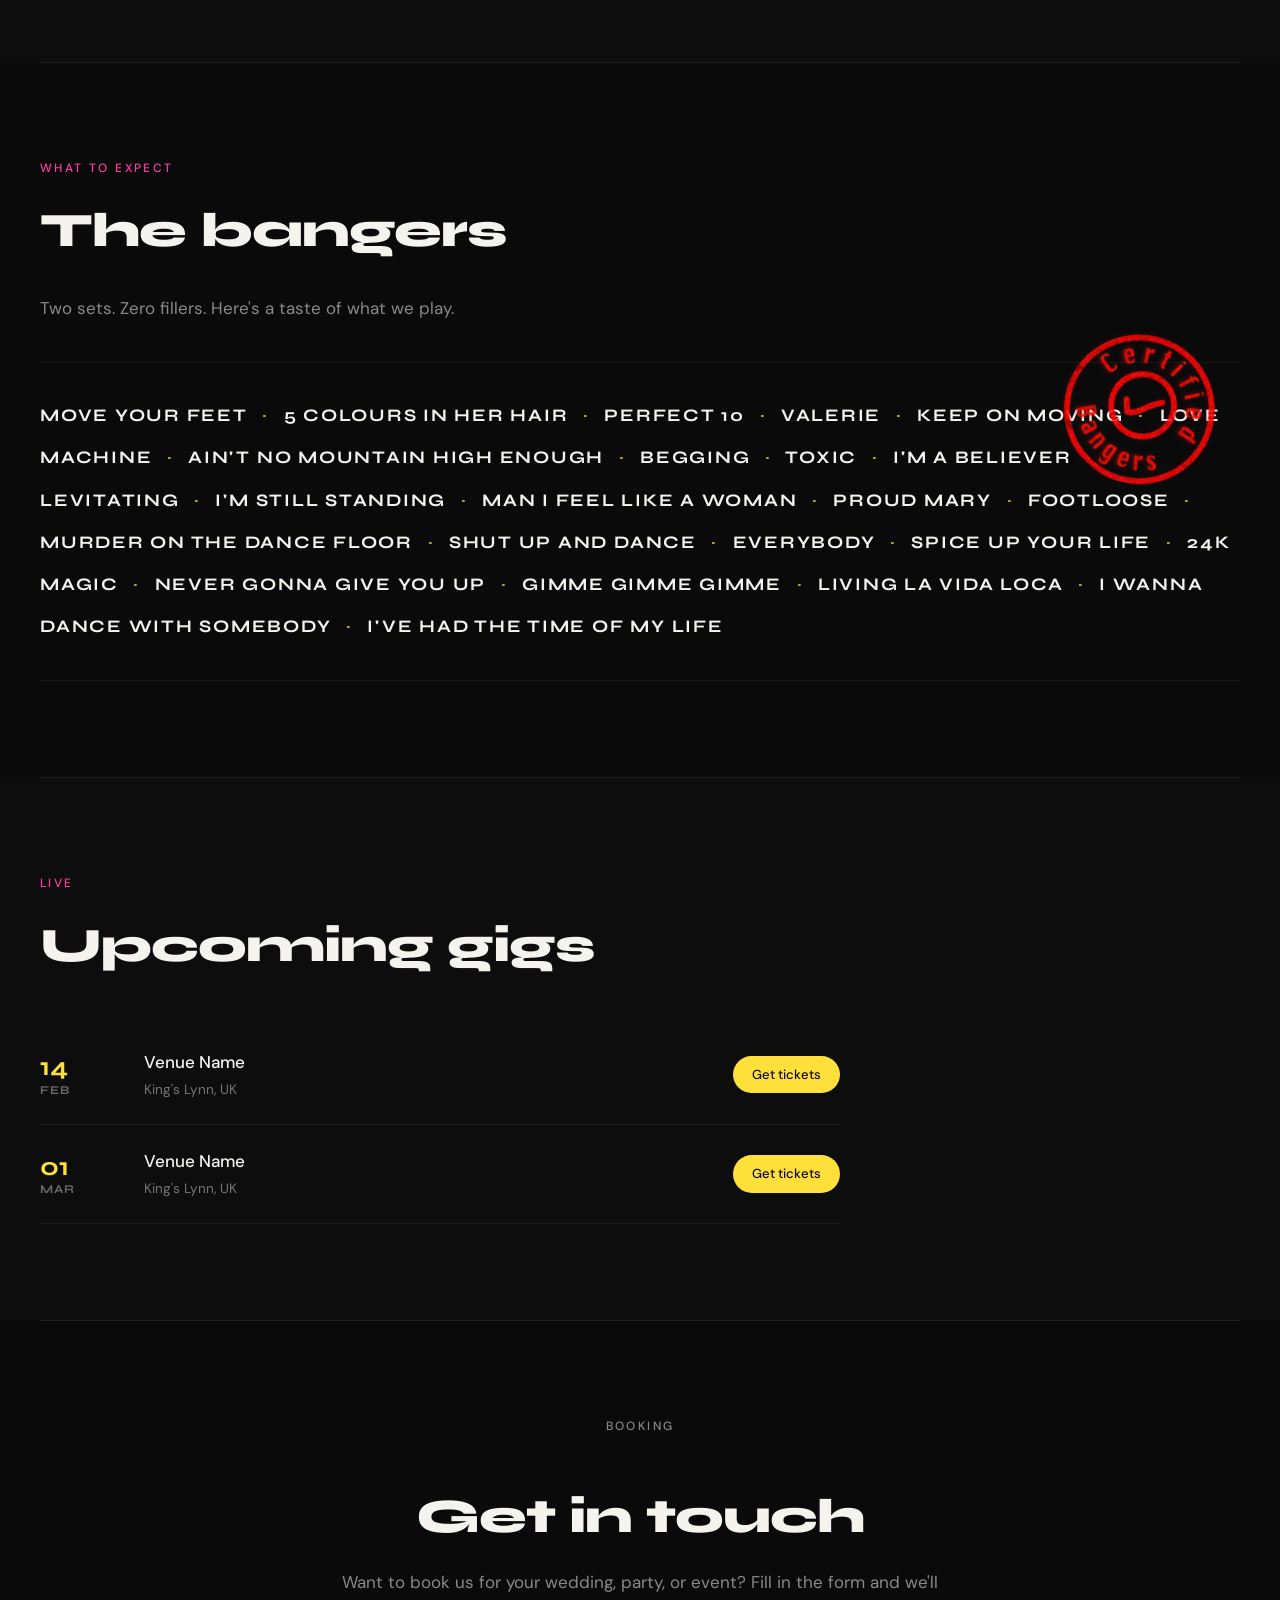
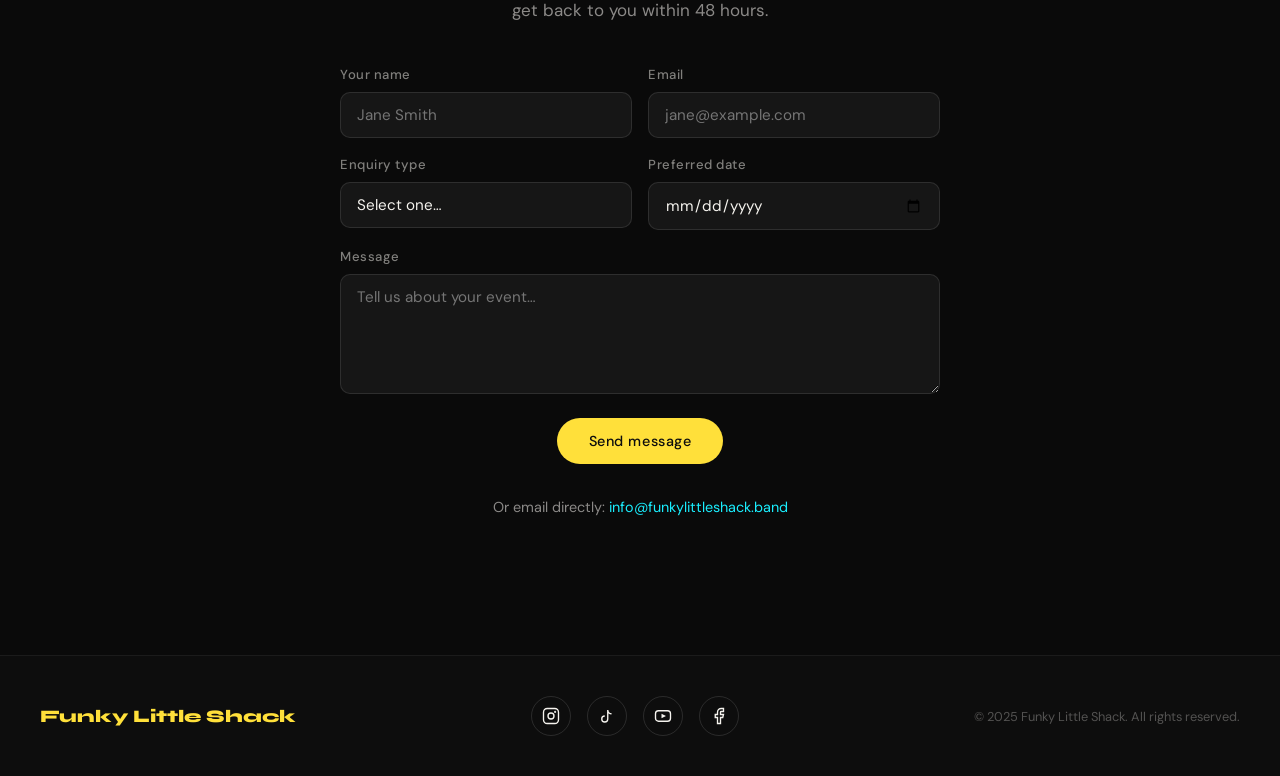
==== commit a36b9e41: "Replace member placeholders with images" ====
--- a/index.html
+++ b/index.html
@@ -182,19 +182,18 @@
 
     <div class="band-members">
 
-      <div class="member">
-        <div class="member-avatar">
-          <div class="img-placeholder" style="width:48px;height:48px;font-size:0;"></div>
+     <div class="member">
+        <div class="member-avatar">
+          <img src="images/ross.png" alt="Ross" />
         </div>
         <div class="member-info">
           <div class="name">Ross</div>
           <div class="role">Vocals</div>
         </div>
-      </div>
 
       <div class="member">
         <div class="member-avatar">
-          <div class="img-placeholder" style="width:48px;height:48px;font-size:0;"></div>
+          <img src="images/ellie.png" alt="Ellie" />
         </div>
         <div class="member-info">
           <div class="name">Ellie</div>
@@ -204,7 +203,7 @@
 
       <div class="member">
         <div class="member-avatar">
-          <div class="img-placeholder" style="width:48px;height:48px;font-size:0;"></div>
+          <img src="images/zach.png" alt="Zach" />
         </div>
         <div class="member-info">
           <div class="name">Zach</div>
@@ -214,7 +213,7 @@
 
       <div class="member">
         <div class="member-avatar">
-          <div class="img-placeholder" style="width:48px;height:48px;font-size:0;"></div>
+          <img src="images/pete.png" alt="Pete" />
         </div>
         <div class="member-info">
           <div class="name">Pete</div>
@@ -224,7 +223,7 @@
 
       <div class="member">
         <div class="member-avatar">
-          <div class="img-placeholder" style="width:48px;height:48px;font-size:0;"></div>
+          <img src="images/jamie.png" alt="Jamie" />
         </div>
         <div class="member-info">
           <div class="name">Jamie</div>
@@ -234,7 +233,7 @@
 
       <div class="member">
         <div class="member-avatar">
-          <div class="img-placeholder" style="width:48px;height:48px;font-size:0;"></div>
+          <img src="images/maddi.png" alt="Maddi" />
         </div>
         <div class="member-info">
           <div class="name">Maddi</div>
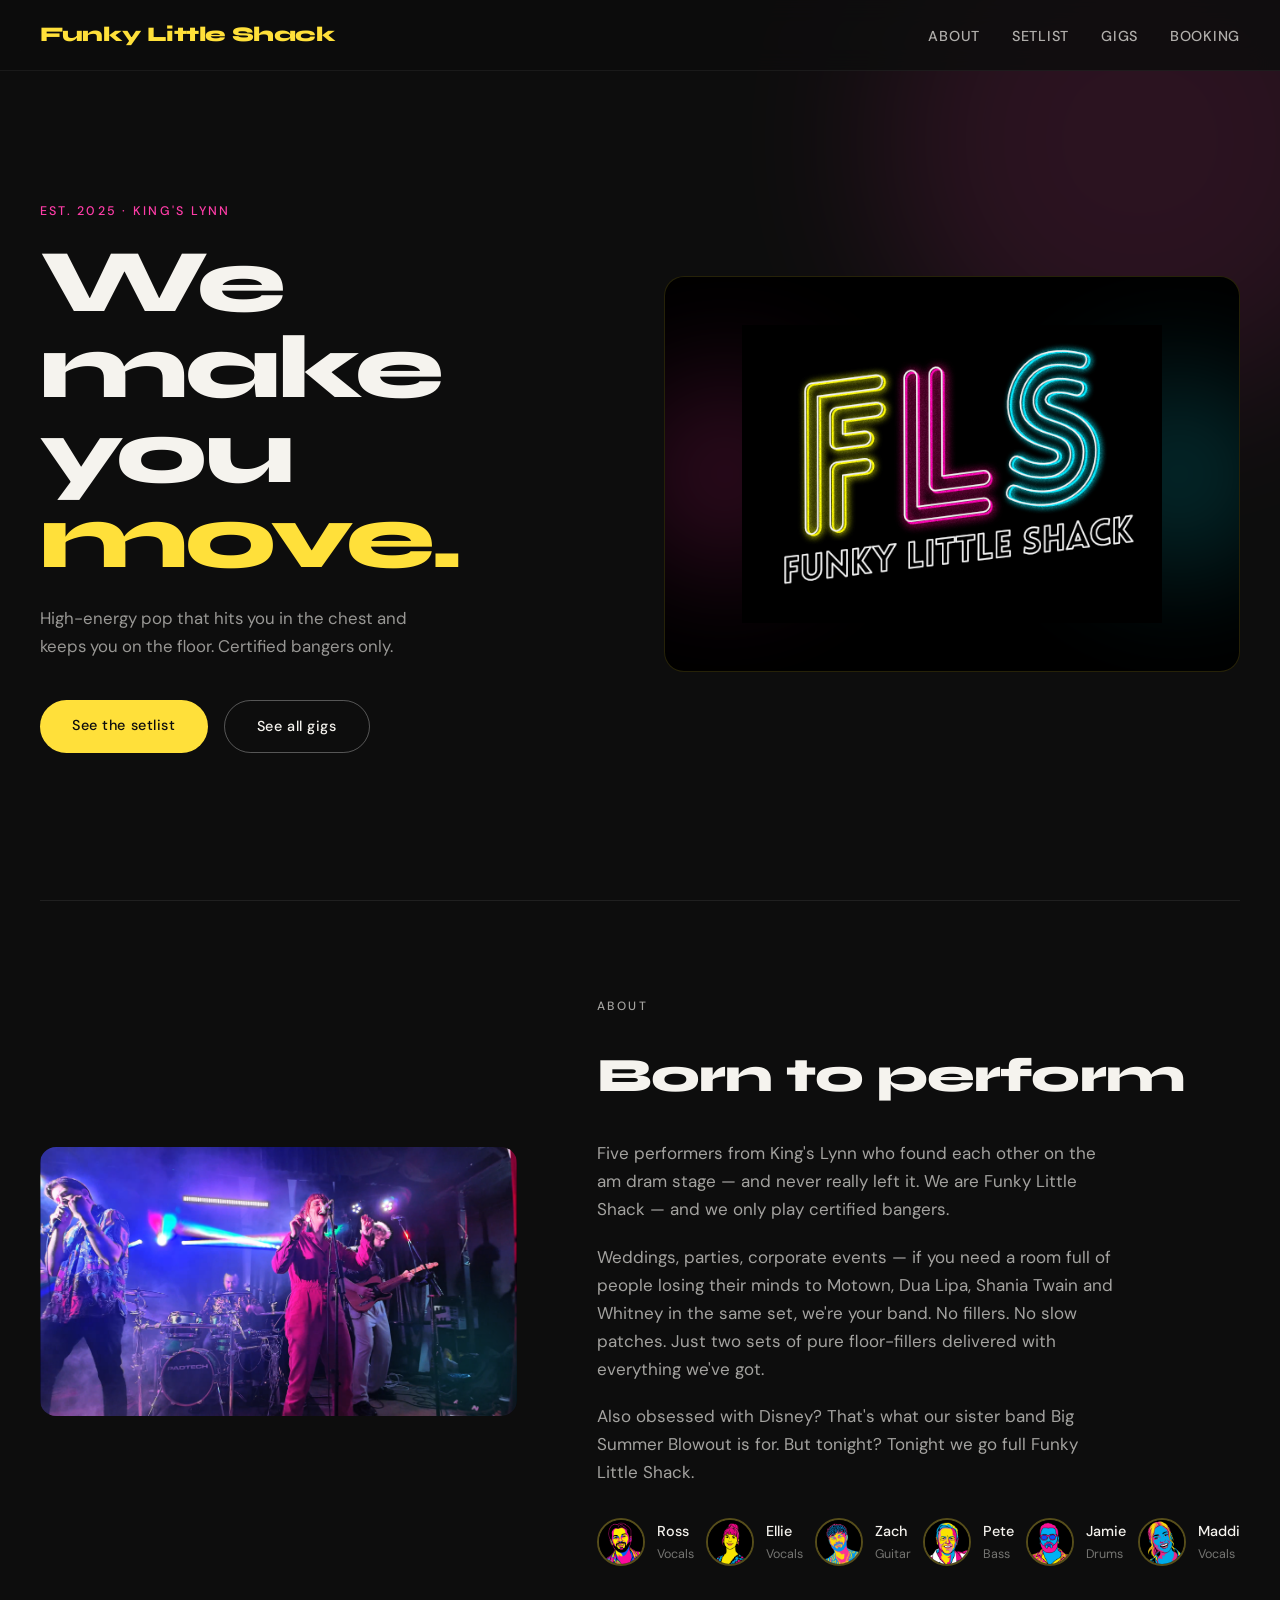
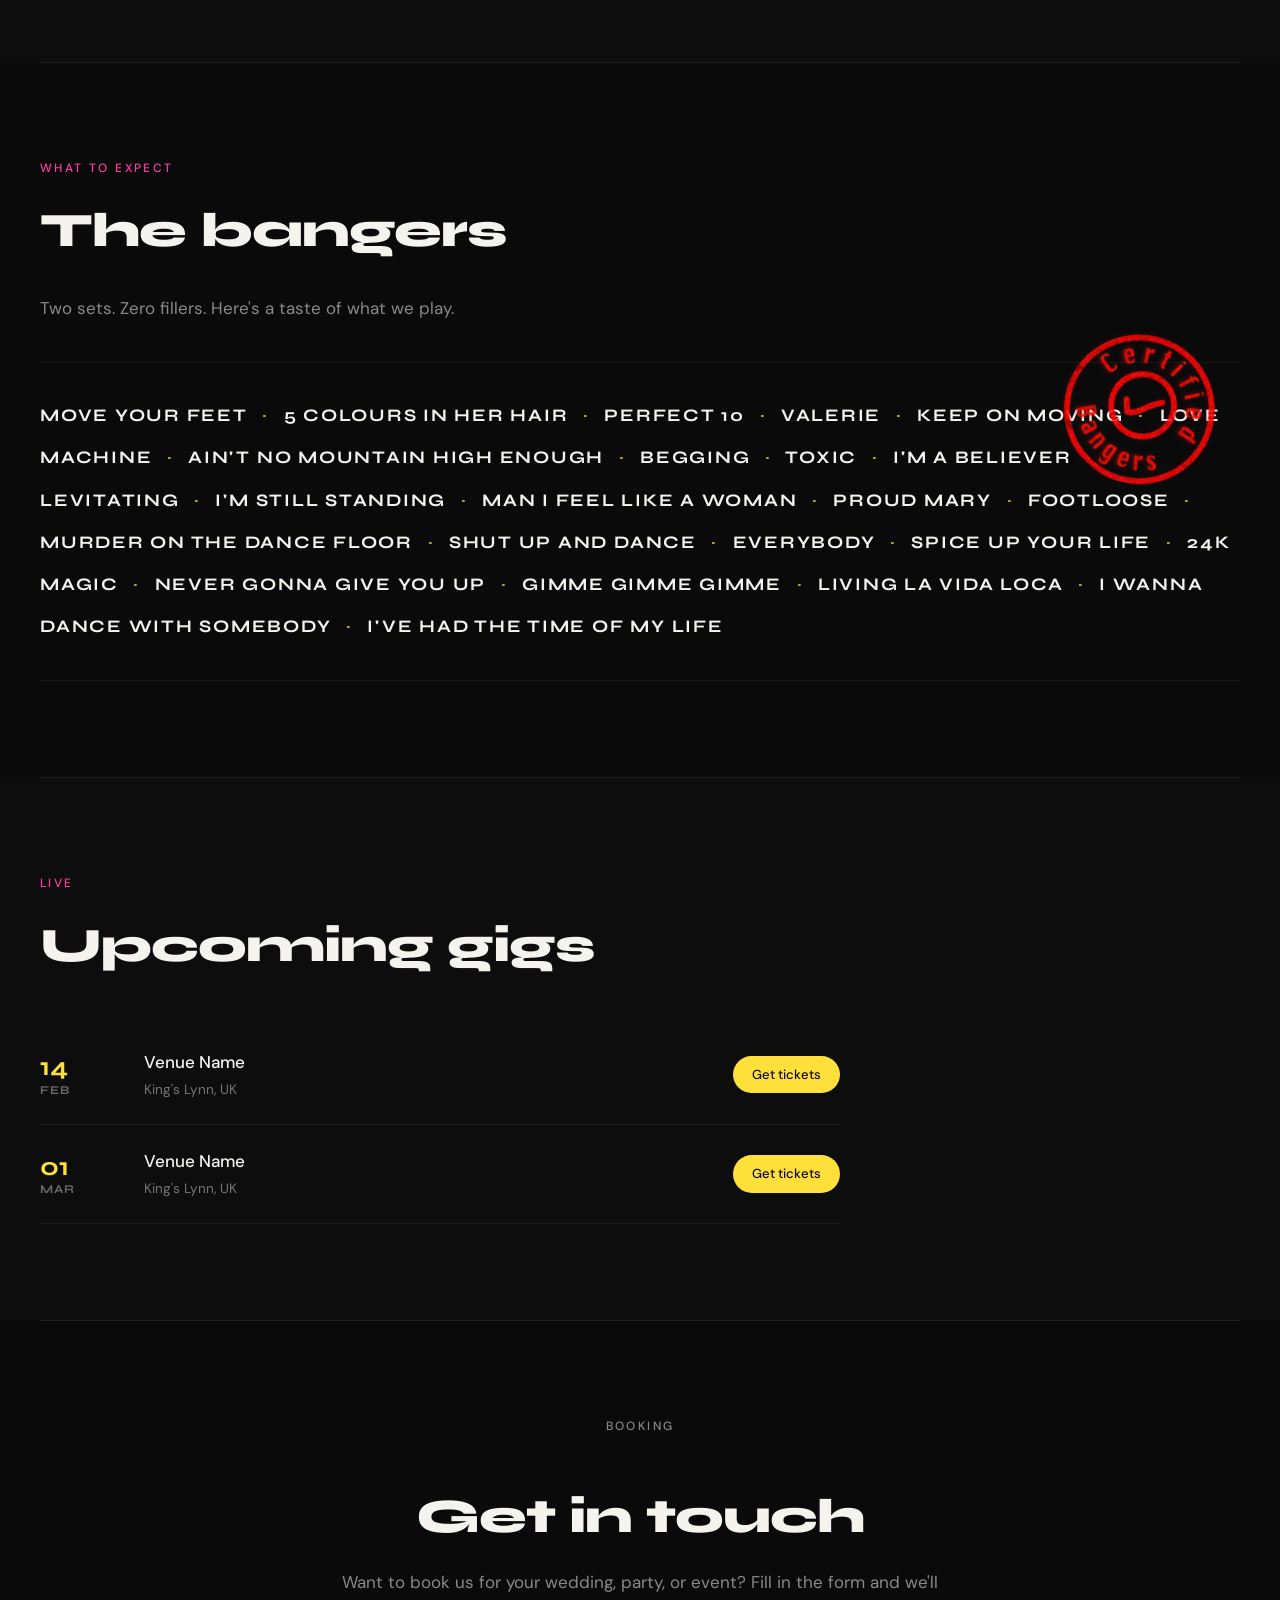
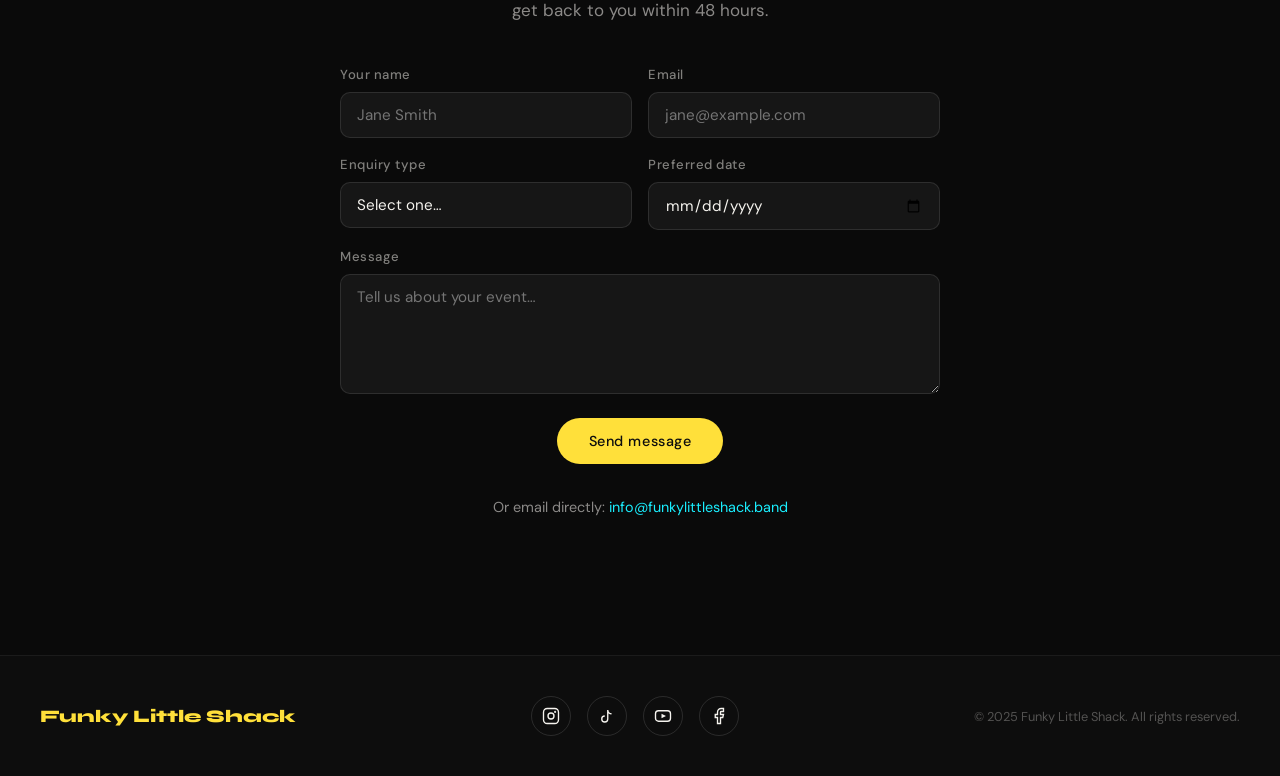
==== commit 5b147a93: "Update index.html" ====
--- a/index.html
+++ b/index.html
@@ -213,7 +213,7 @@
 
       <div class="member">
         <div class="member-avatar">
-          <img src="images/pete.png" alt="Pete" />
+          <img src="images/peter.png" alt="Pete" />
         </div>
         <div class="member-info">
           <div class="name">Pete</div>
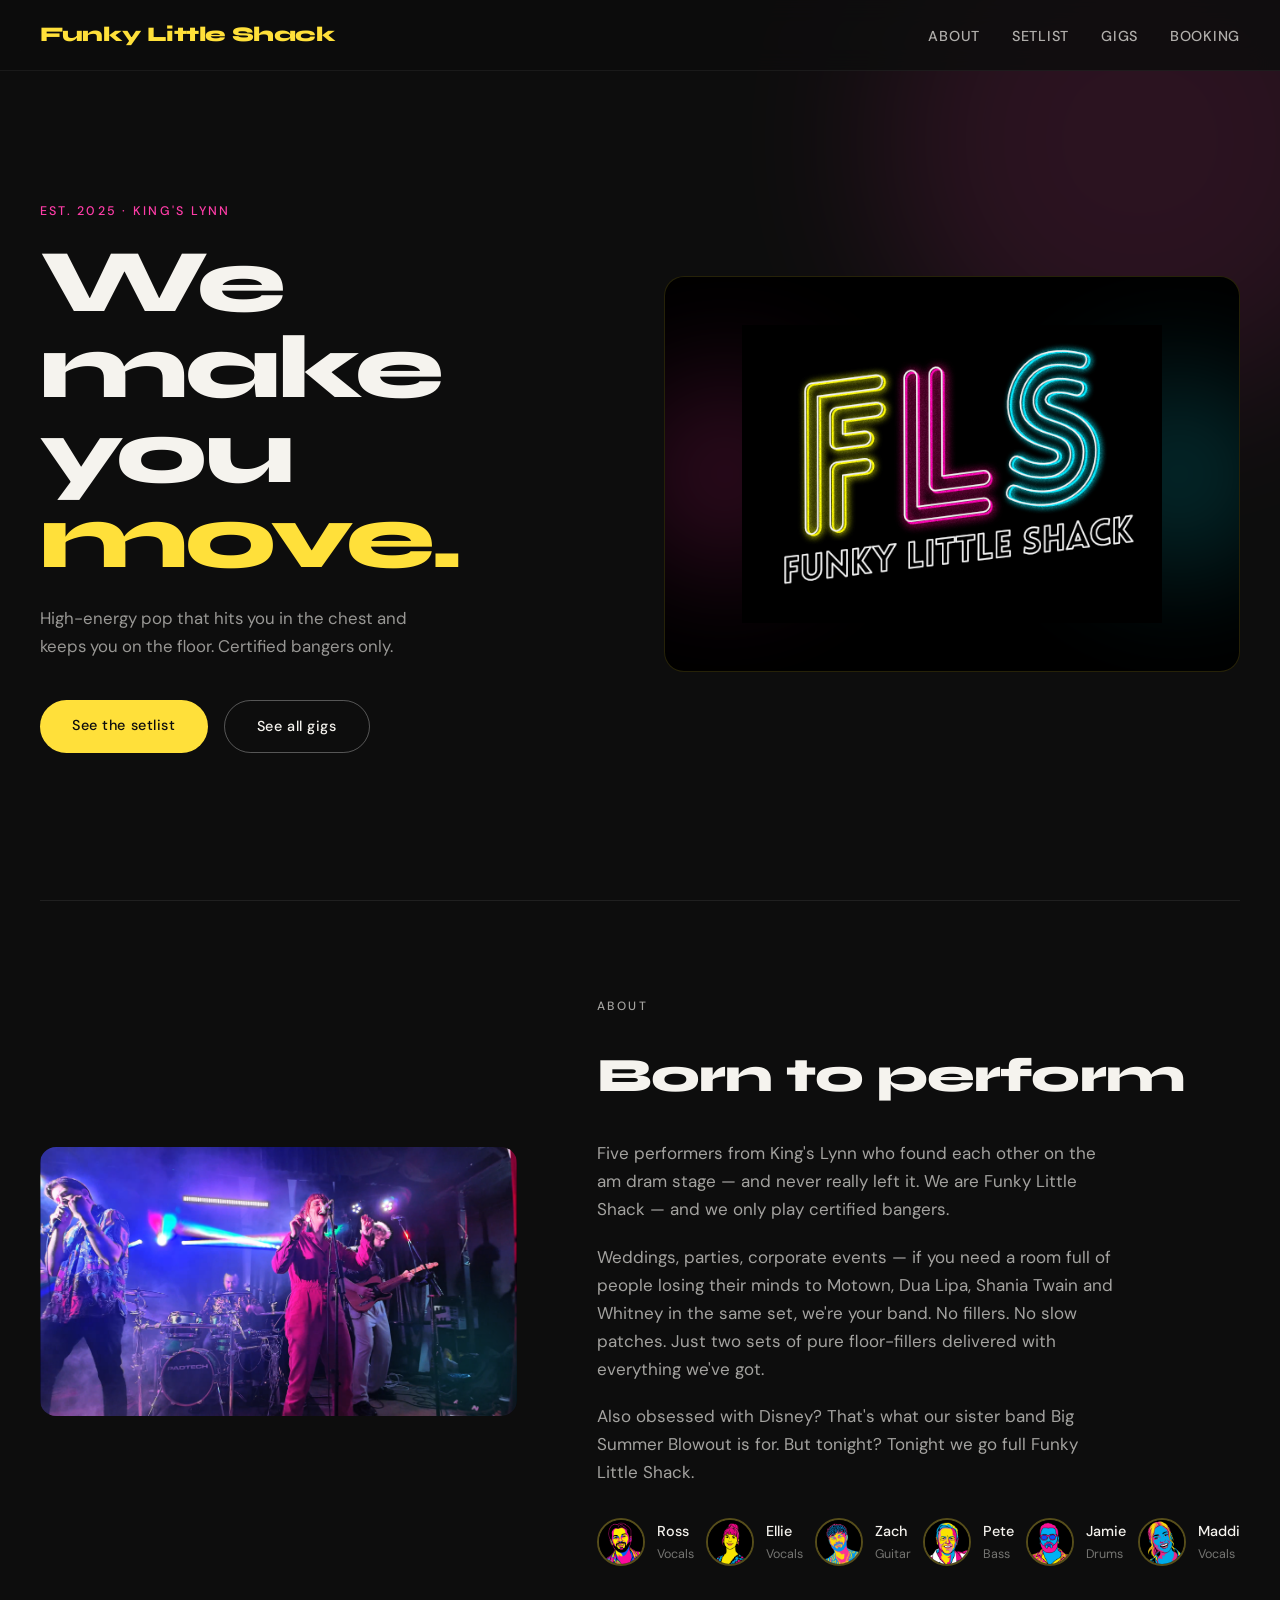
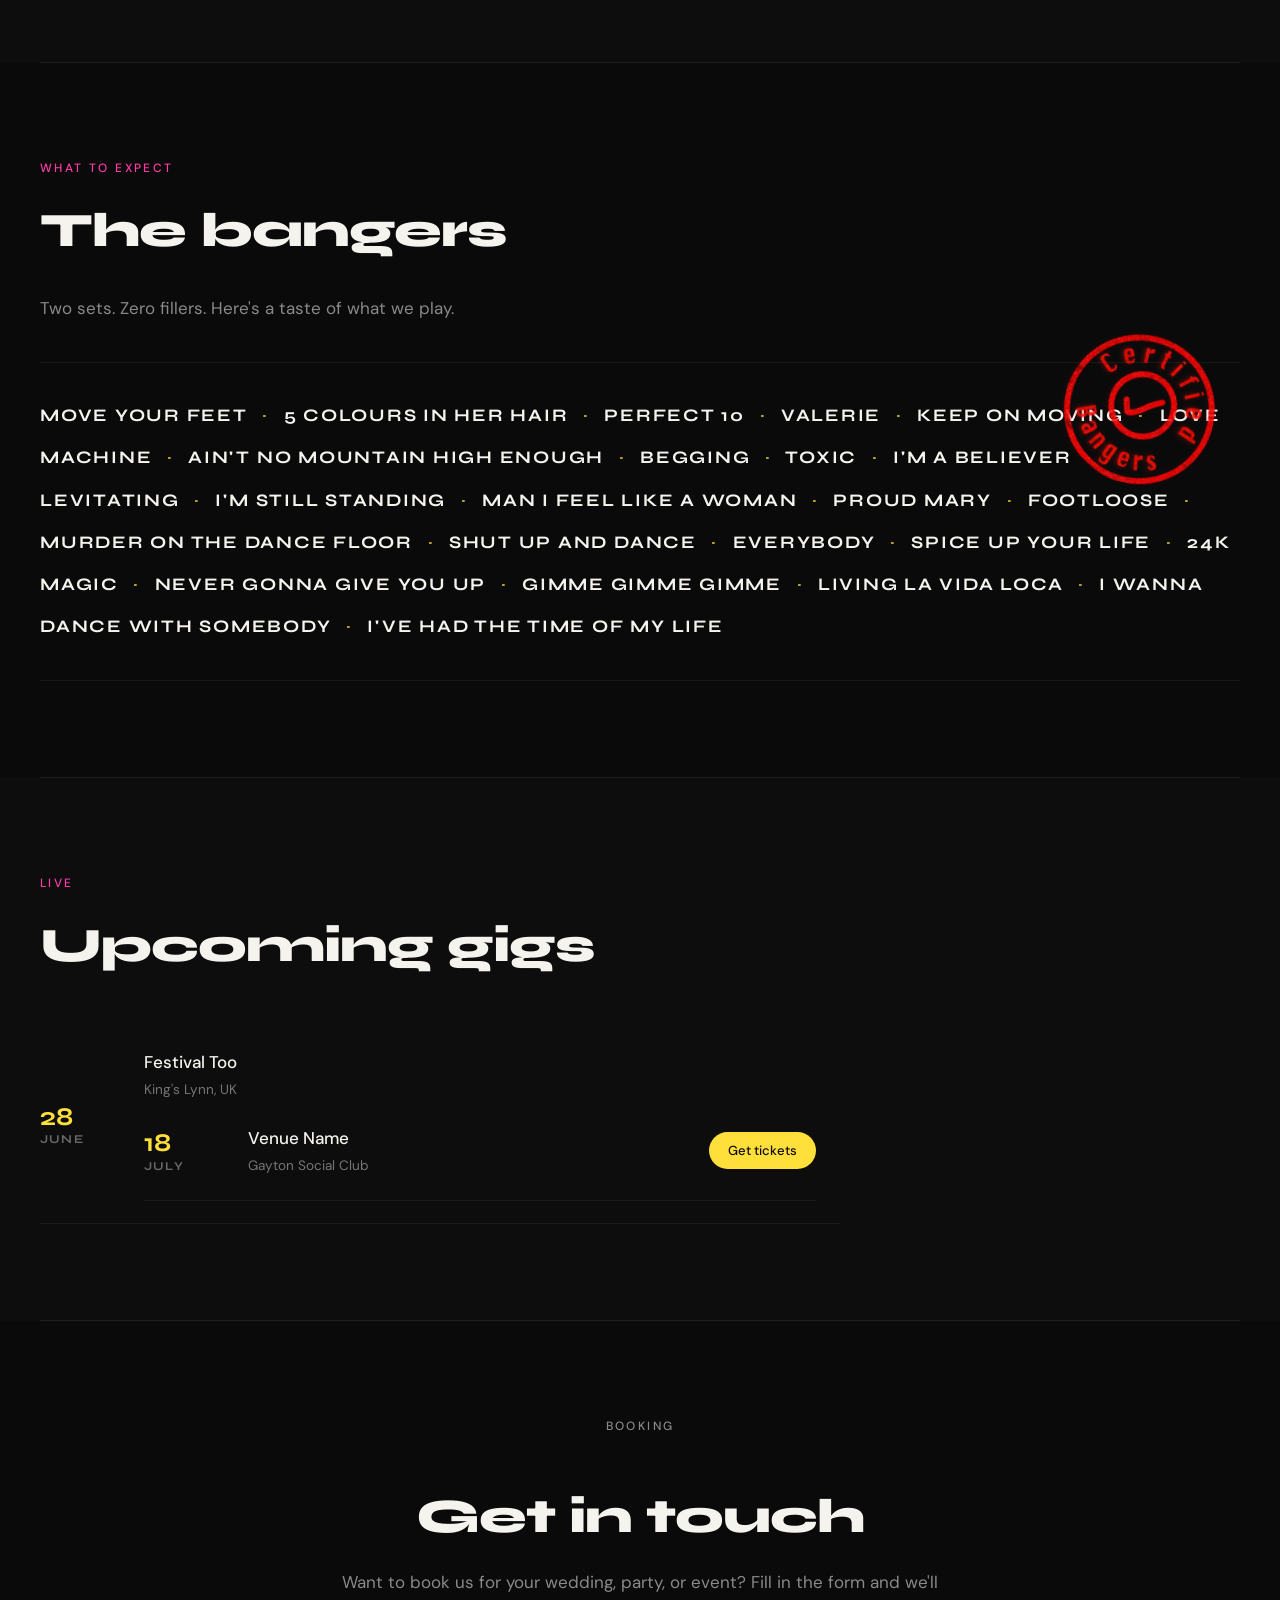
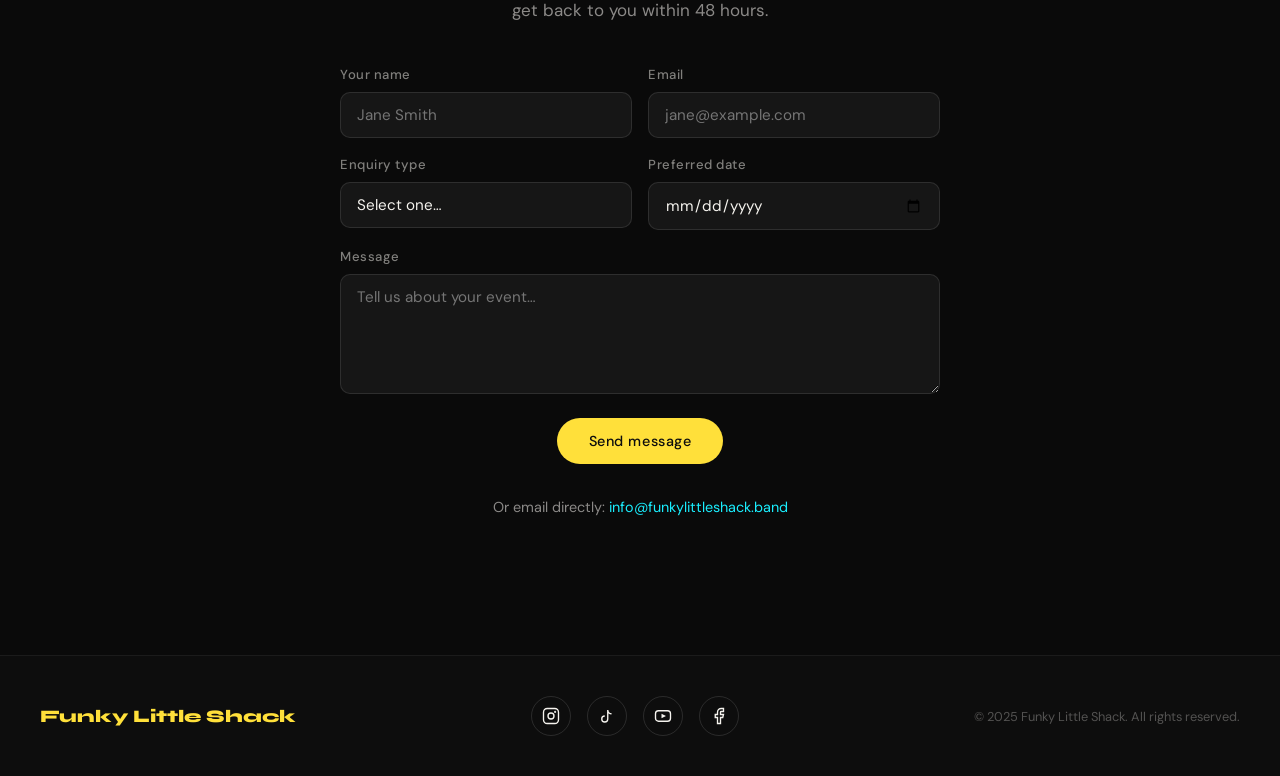
==== commit 0dc4ca9f: "Update gig details in index.html" ====
--- a/index.html
+++ b/index.html
@@ -311,24 +311,22 @@
 
       <div class="gig">
         <div class="gig-date">
-          <div class="day">14</div>
-          <div class="month">Feb</div>
+          <div class="day">28</div>
+          <div class="month">June</div>
+        </div>
+        <div>
+          <div class="gig-venue">Festival Too</div>
+          <div class="gig-location">King's Lynn, UK</div>
+       
+
+      <div class="gig">
+        <div class="gig-date">
+          <div class="day">18</div>
+          <div class="month">July</div>
         </div>
         <div>
           <div class="gig-venue">Venue Name</div>
-          <div class="gig-location">King's Lynn, UK</div>
-        </div>
-        <a href="#" class="gig-ticket">Get tickets</a>
-      </div>
-
-      <div class="gig">
-        <div class="gig-date">
-          <div class="day">01</div>
-          <div class="month">Mar</div>
-        </div>
-        <div>
-          <div class="gig-venue">Venue Name</div>
-          <div class="gig-location">King's Lynn, UK</div>
+          <div class="gig-location">Gayton Social Club</div>
         </div>
         <a href="#" class="gig-ticket">Get tickets</a>
       </div>
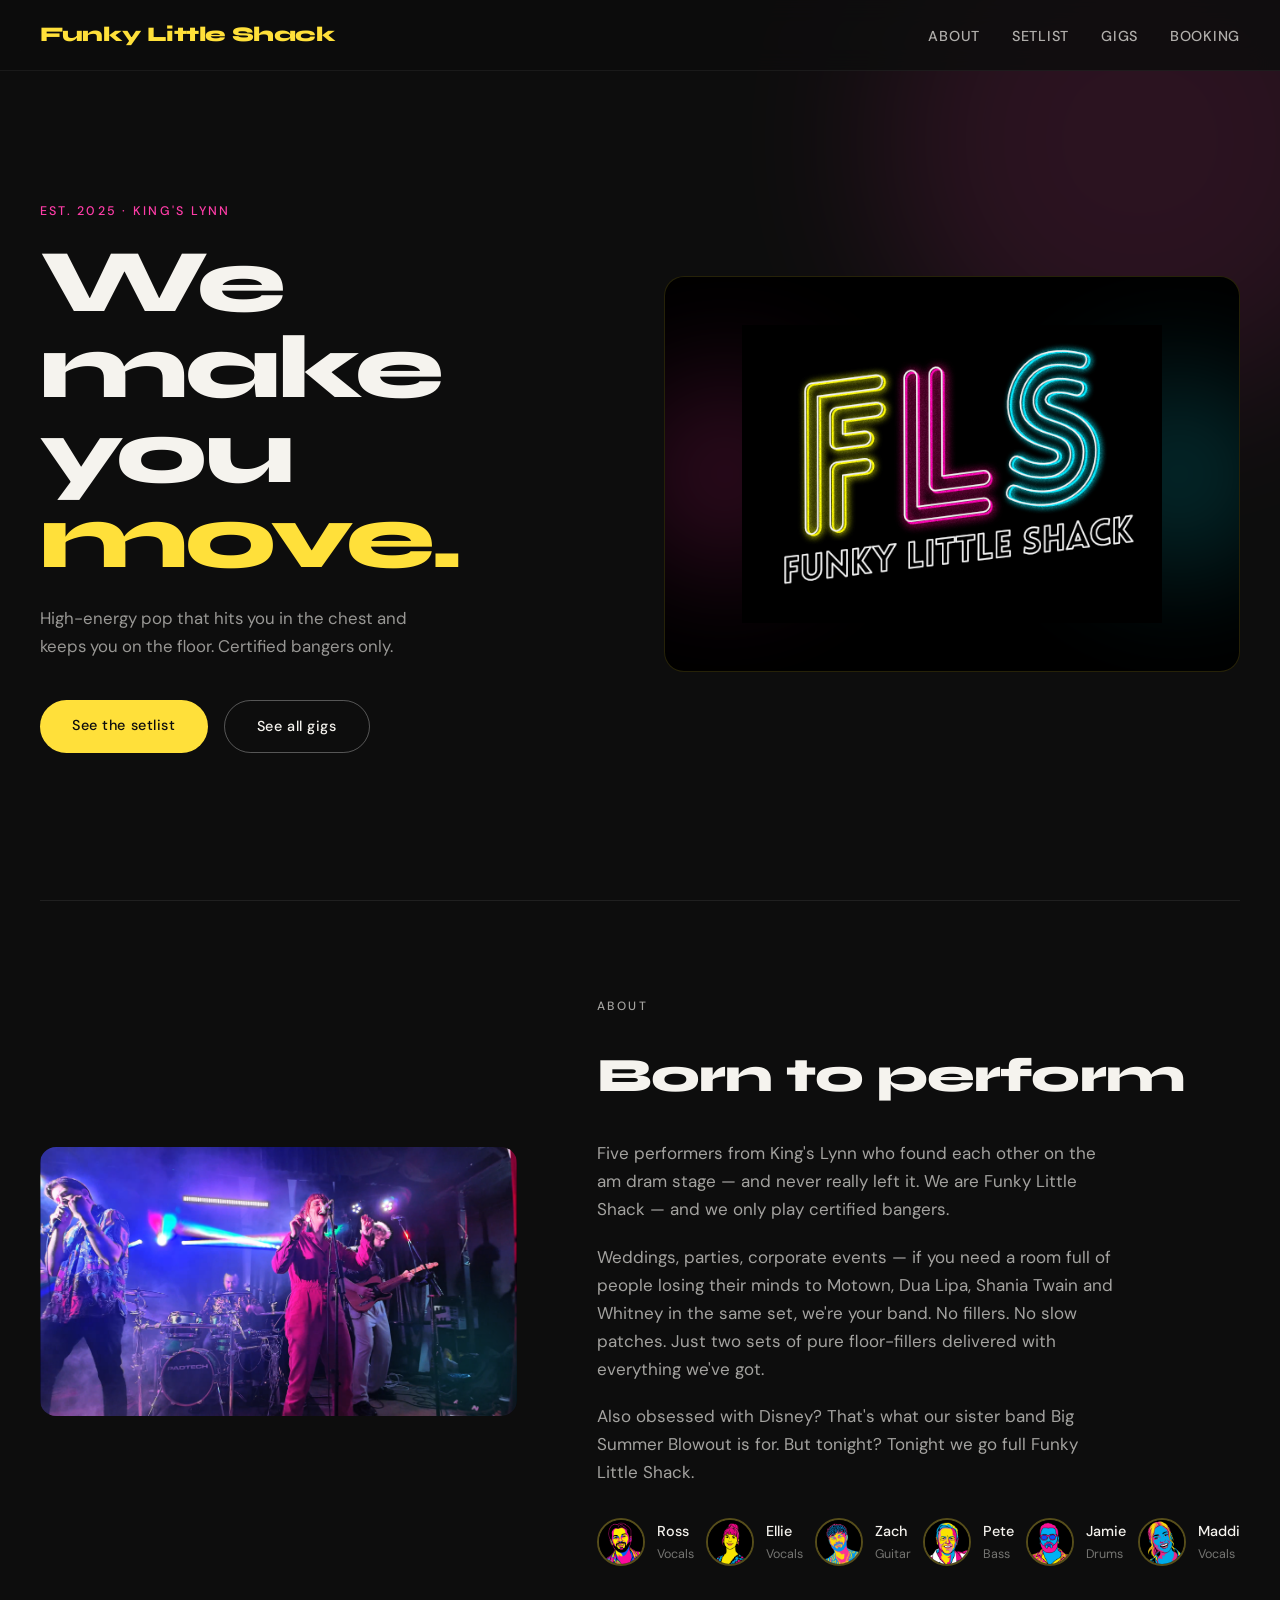
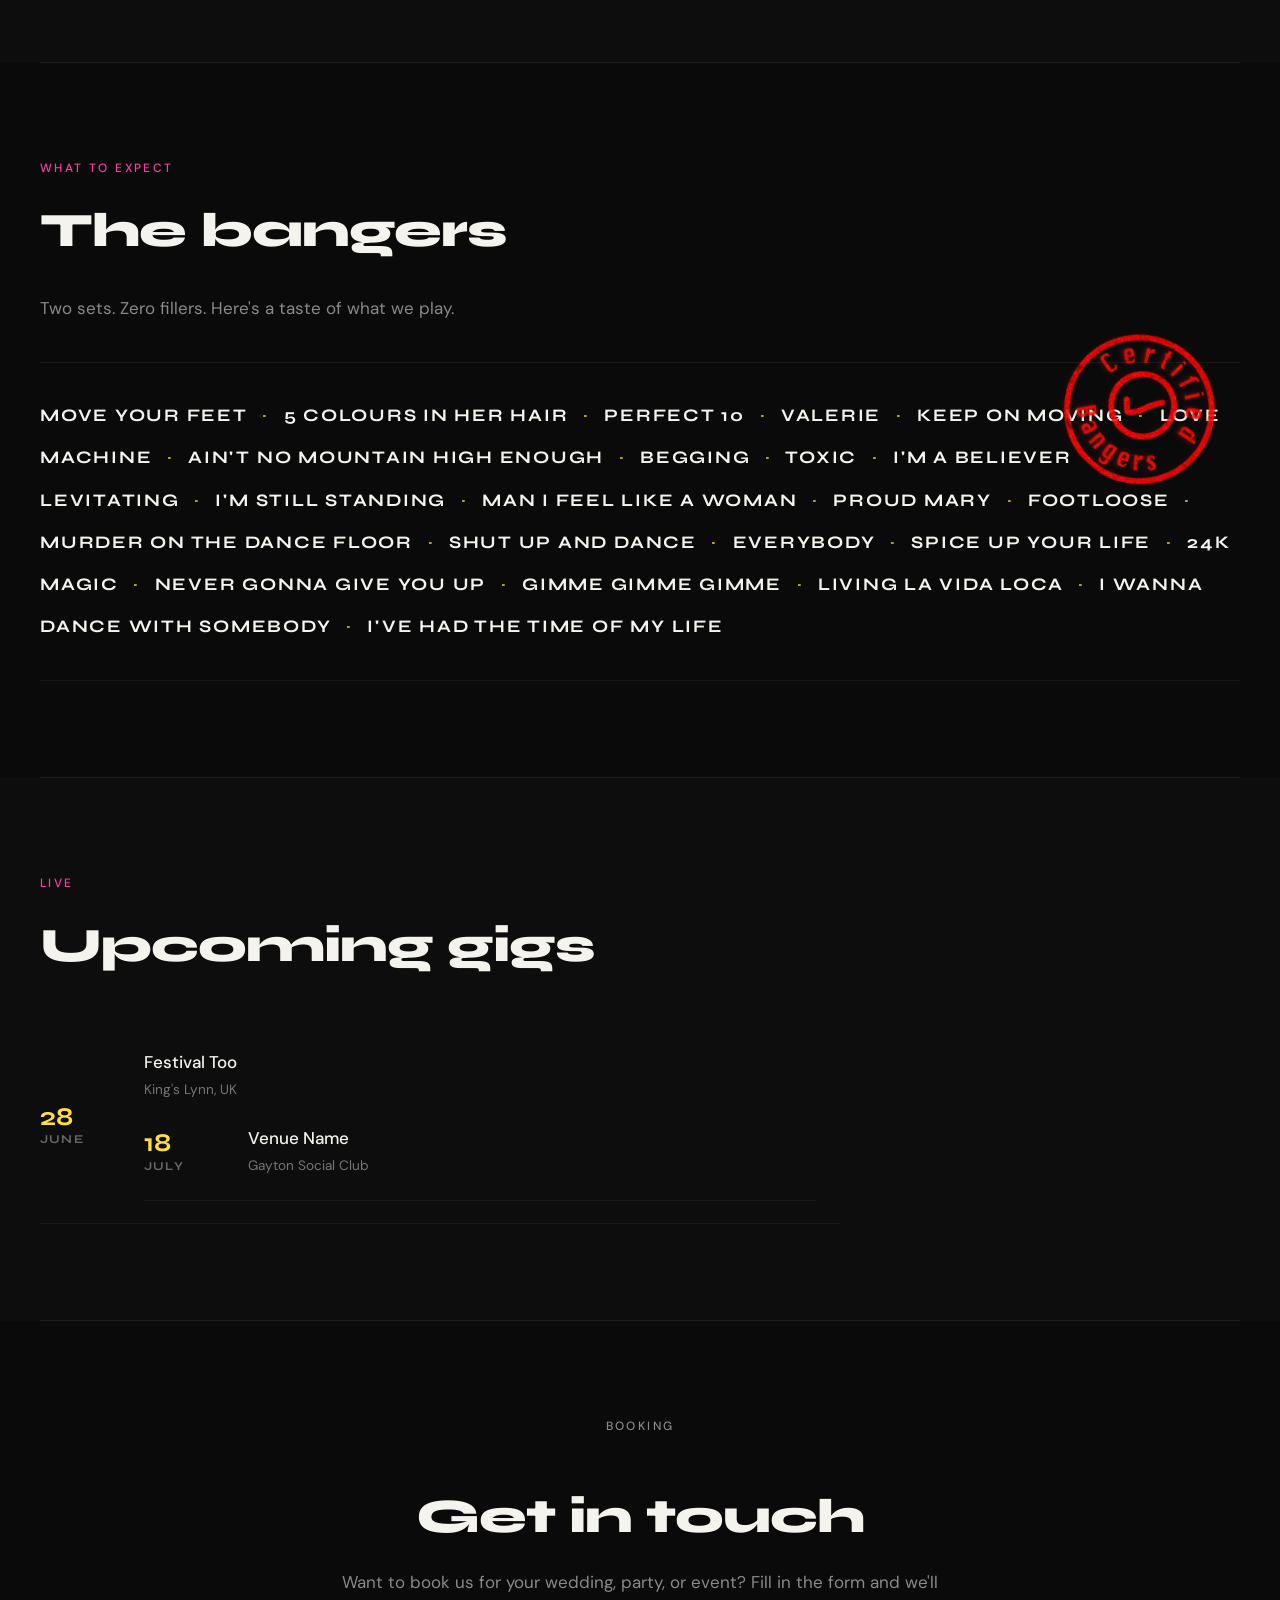
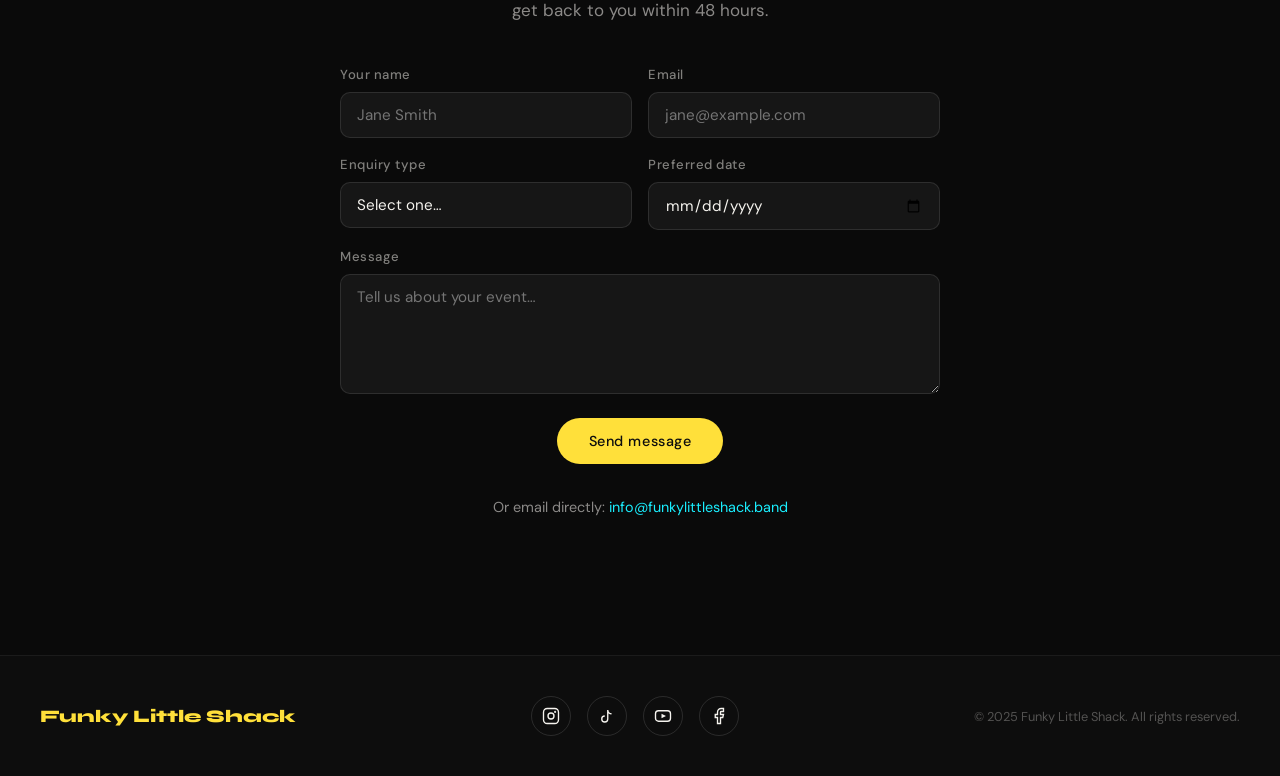
==== commit 03bd5582: "Remove 'Get tickets' link from gig section Removed ticket link from gig section in index.html" ====
--- a/index.html
+++ b/index.html
@@ -327,9 +327,7 @@
         <div>
           <div class="gig-venue">Venue Name</div>
           <div class="gig-location">Gayton Social Club</div>
-        </div>
-        <a href="#" class="gig-ticket">Get tickets</a>
-      </div>
+       
 
     </div>
   </div>
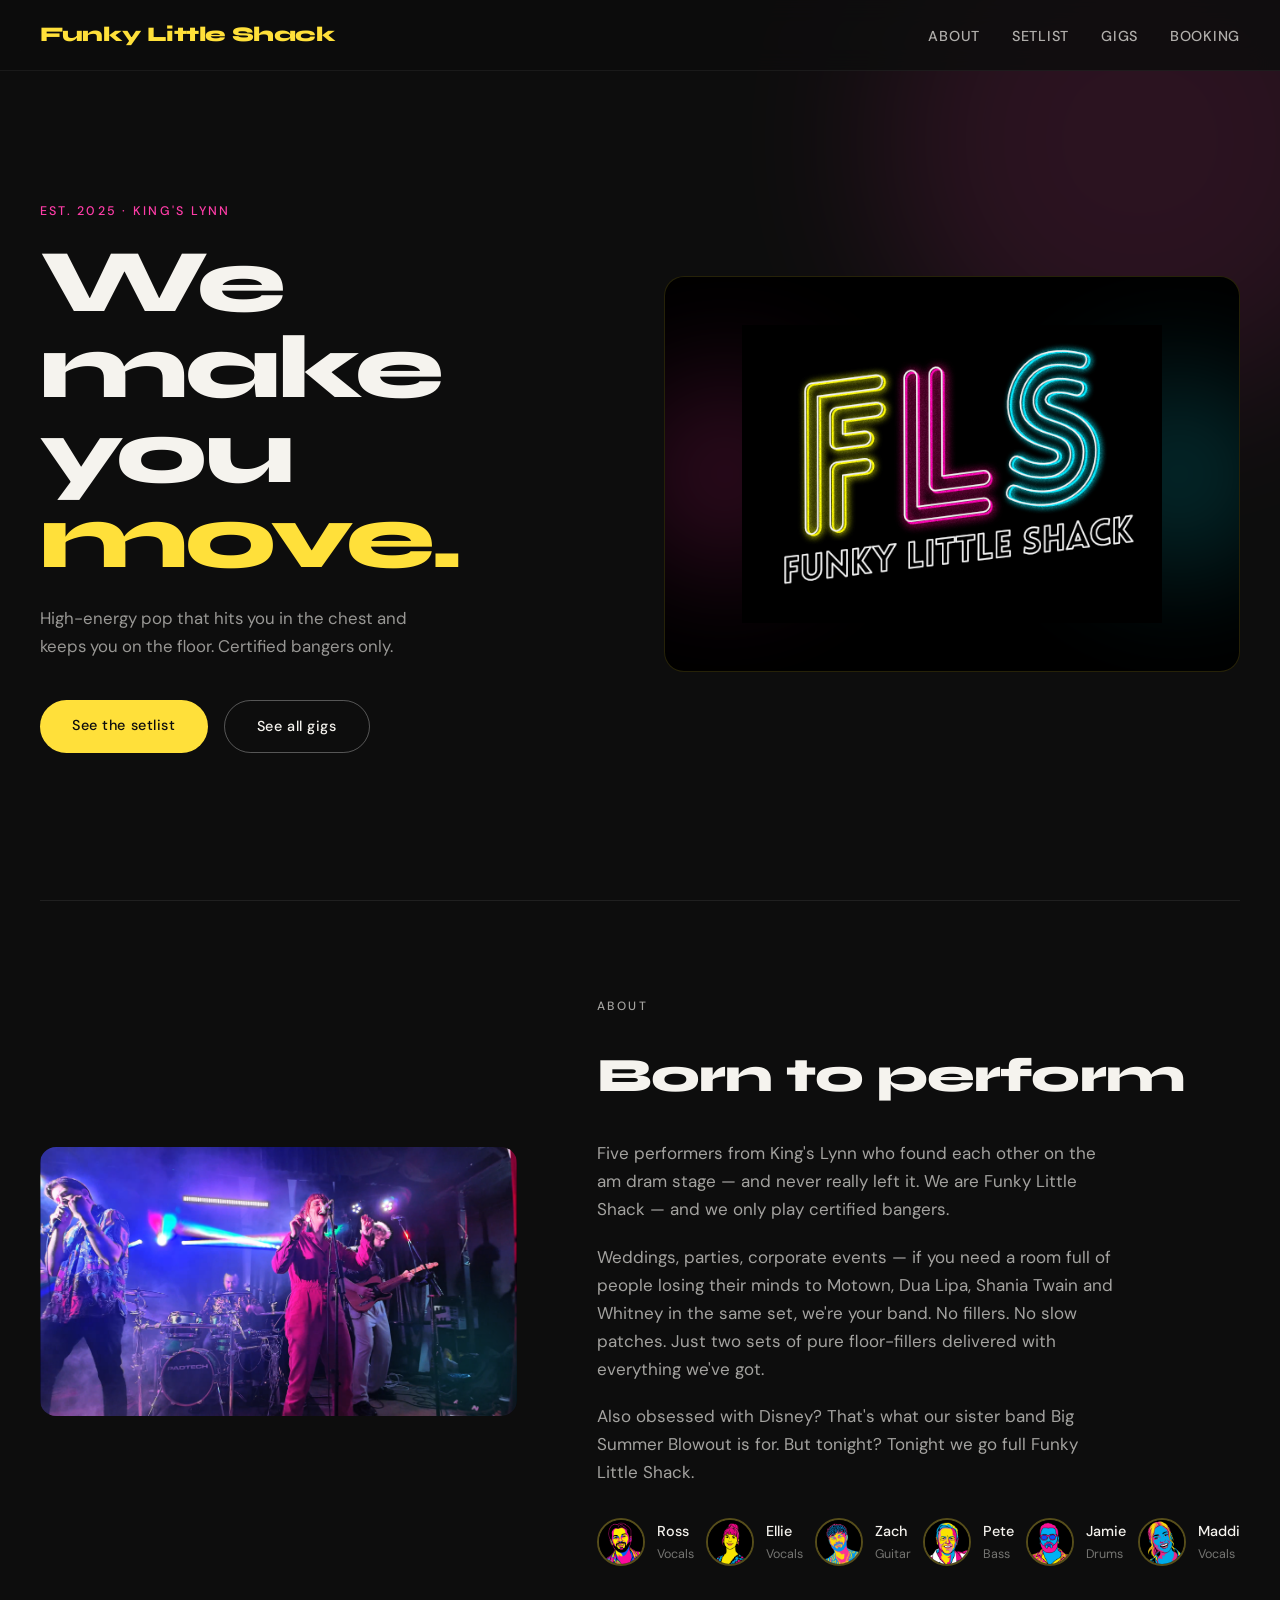
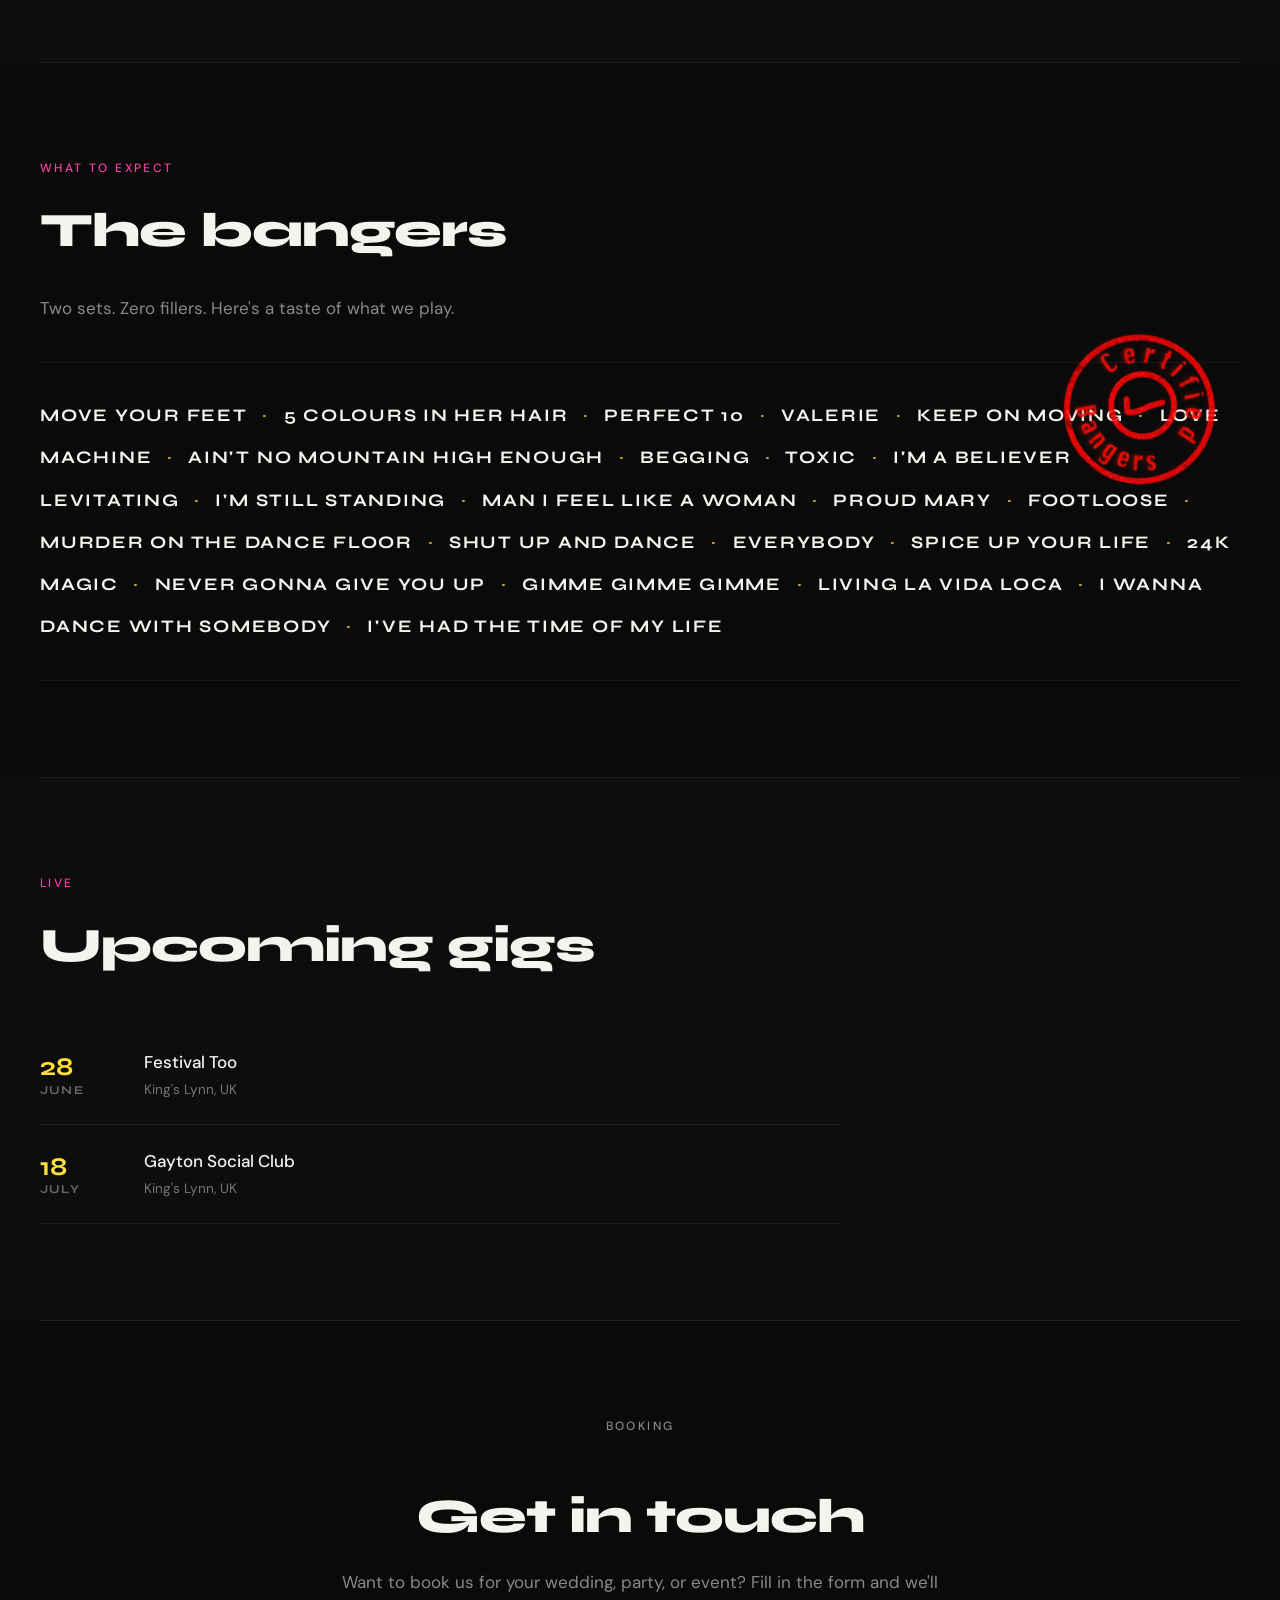
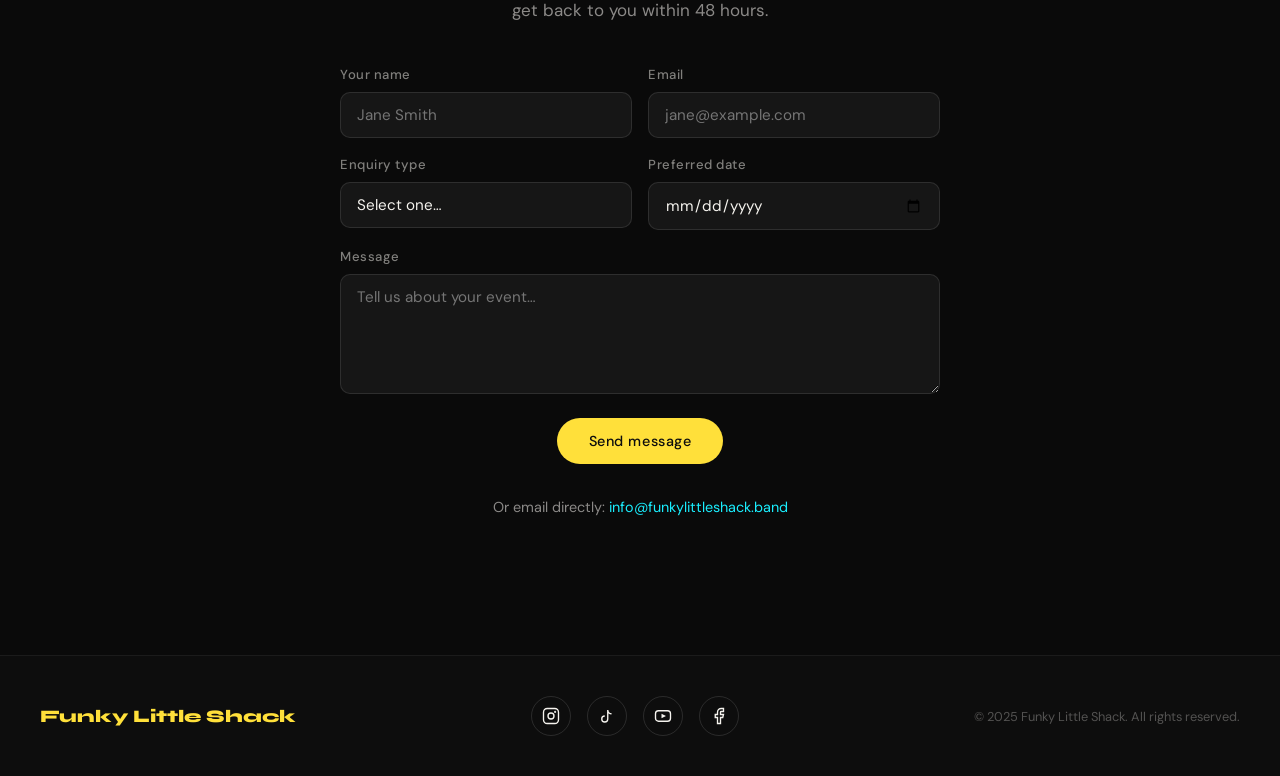
==== commit 35f821c3: "Update gig details in index.html" ====
--- a/index.html
+++ b/index.html
@@ -301,6 +301,7 @@
 
 <hr class="divider" />
 
+
 <!-- GIGS -->
 <section id="gigs">
   <div class="gigs-inner">
@@ -317,7 +318,8 @@
         <div>
           <div class="gig-venue">Festival Too</div>
           <div class="gig-location">King's Lynn, UK</div>
-       
+        </div>
+      </div>
 
       <div class="gig">
         <div class="gig-date">
@@ -325,9 +327,10 @@
           <div class="month">July</div>
         </div>
         <div>
-          <div class="gig-venue">Venue Name</div>
-          <div class="gig-location">Gayton Social Club</div>
-       
+          <div class="gig-venue">Gayton Social Club</div>
+          <div class="gig-location">King's Lynn, UK</div>
+        </div>
+      </div>
 
     </div>
   </div>
